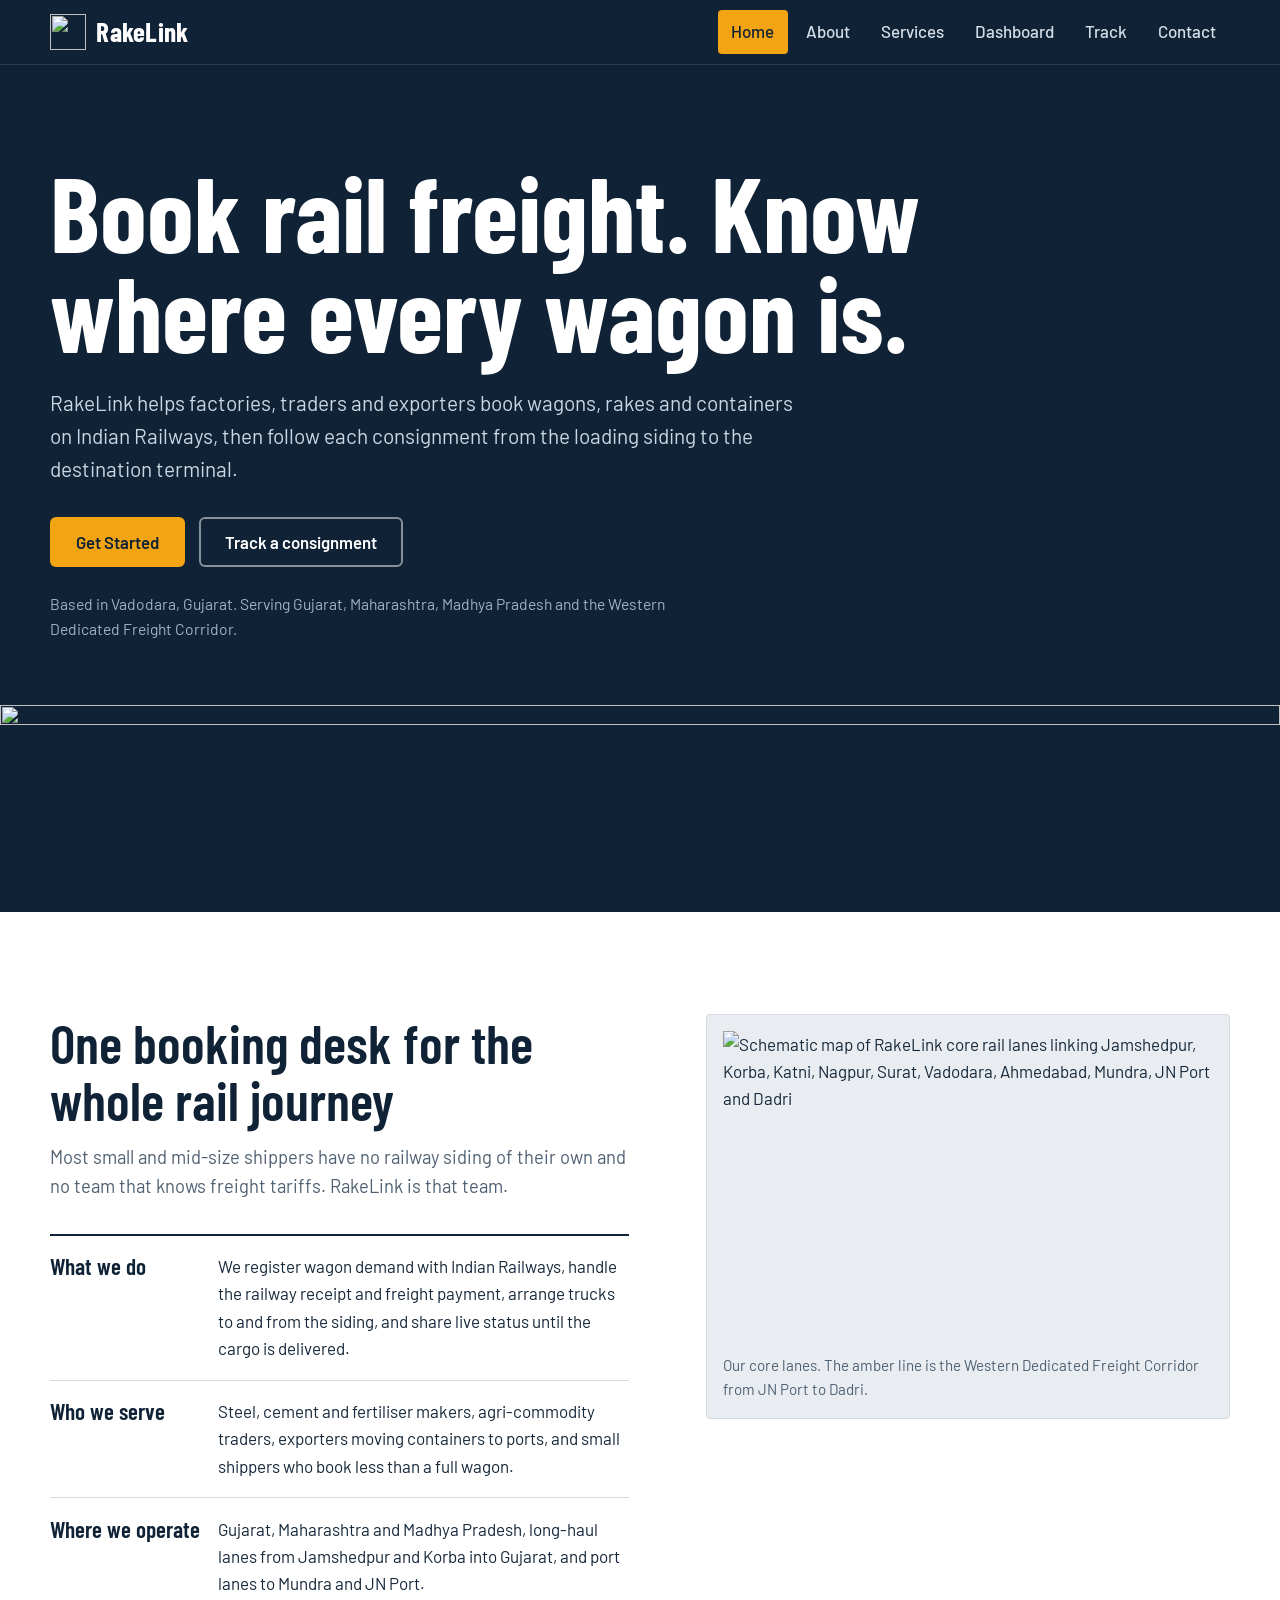
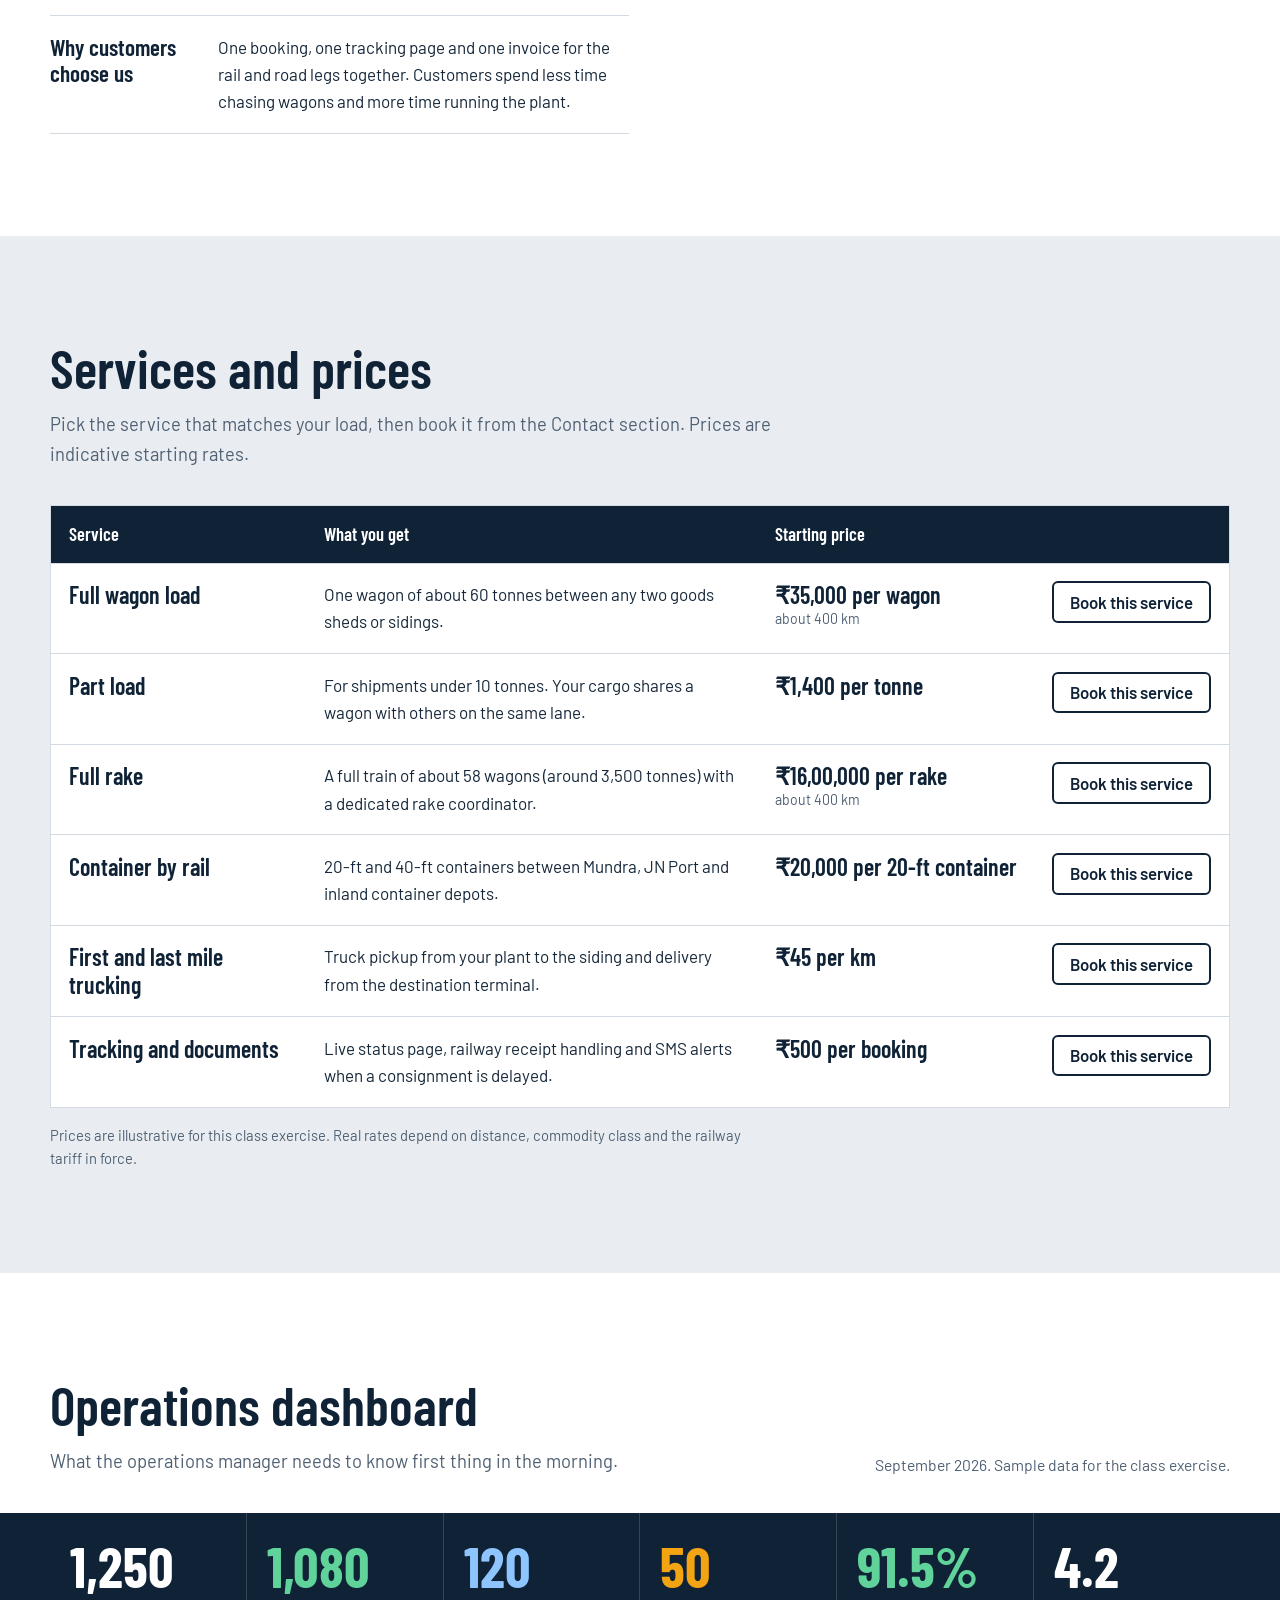
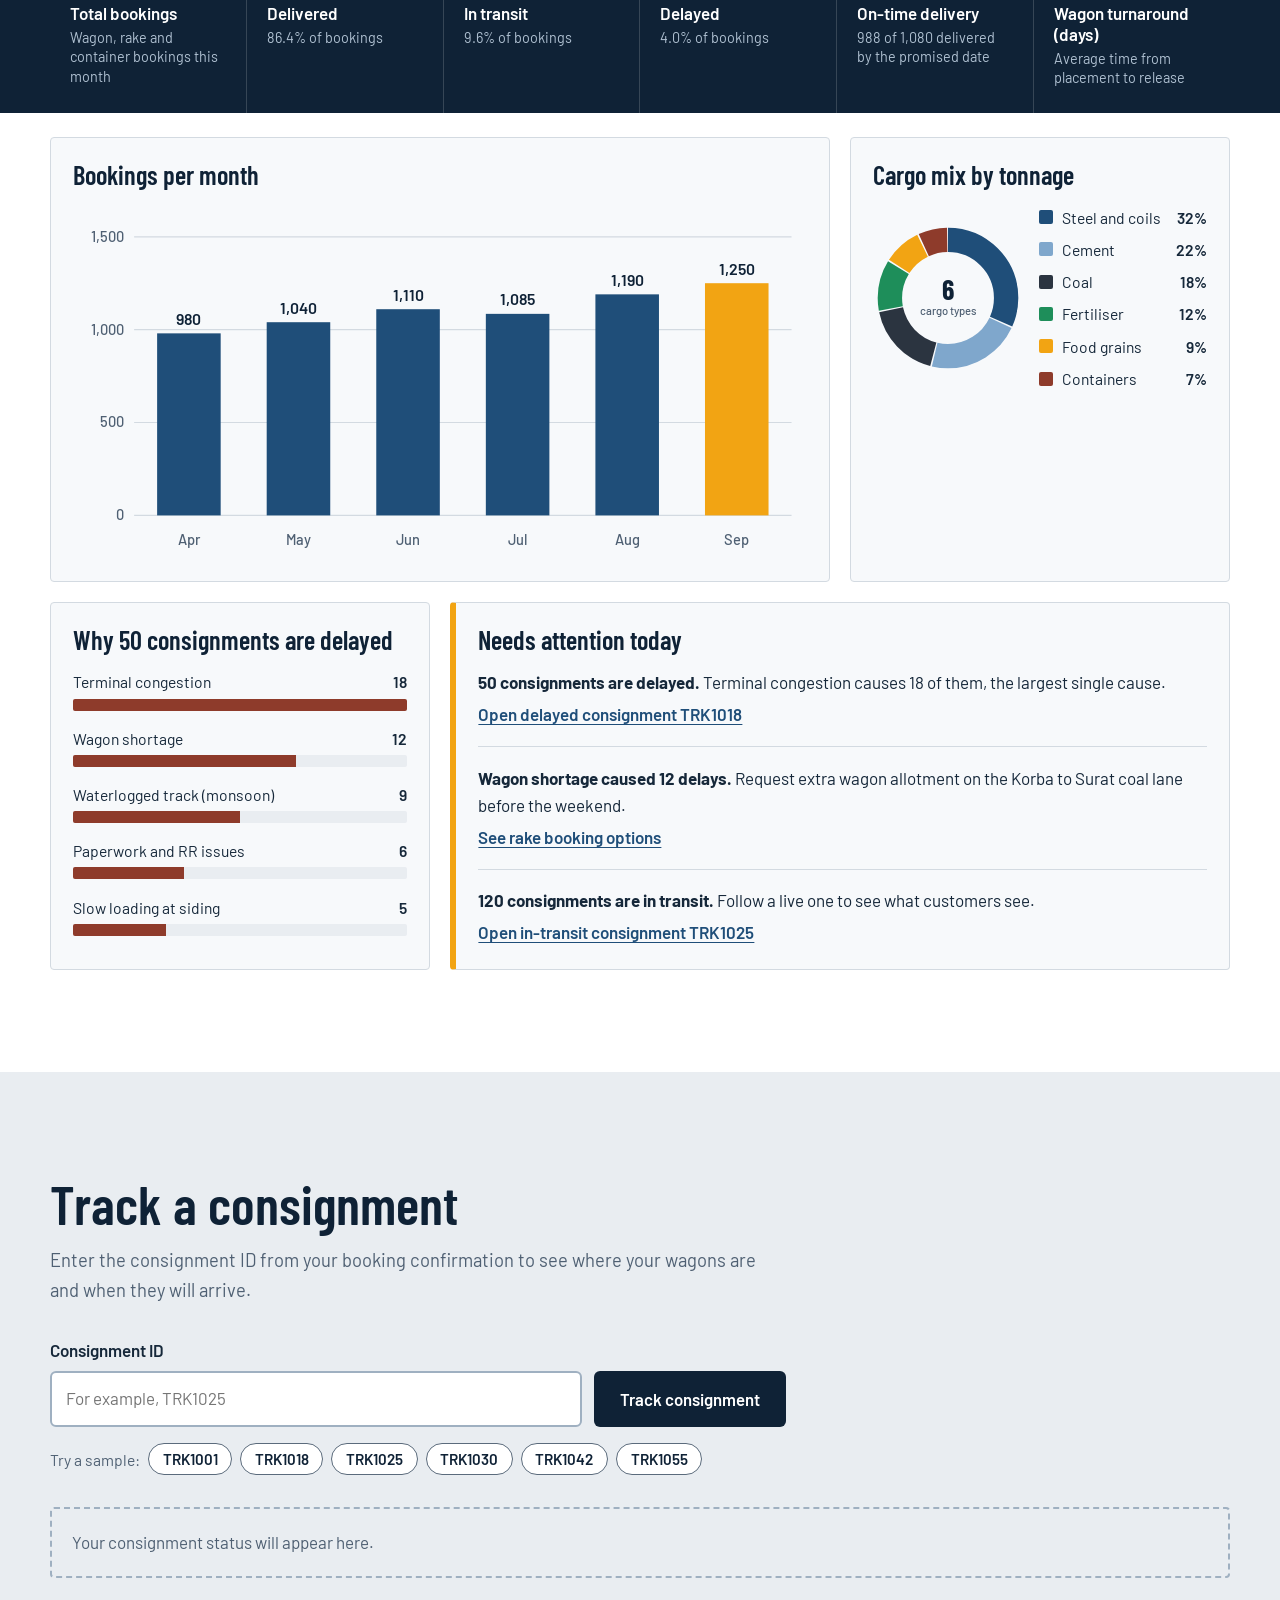
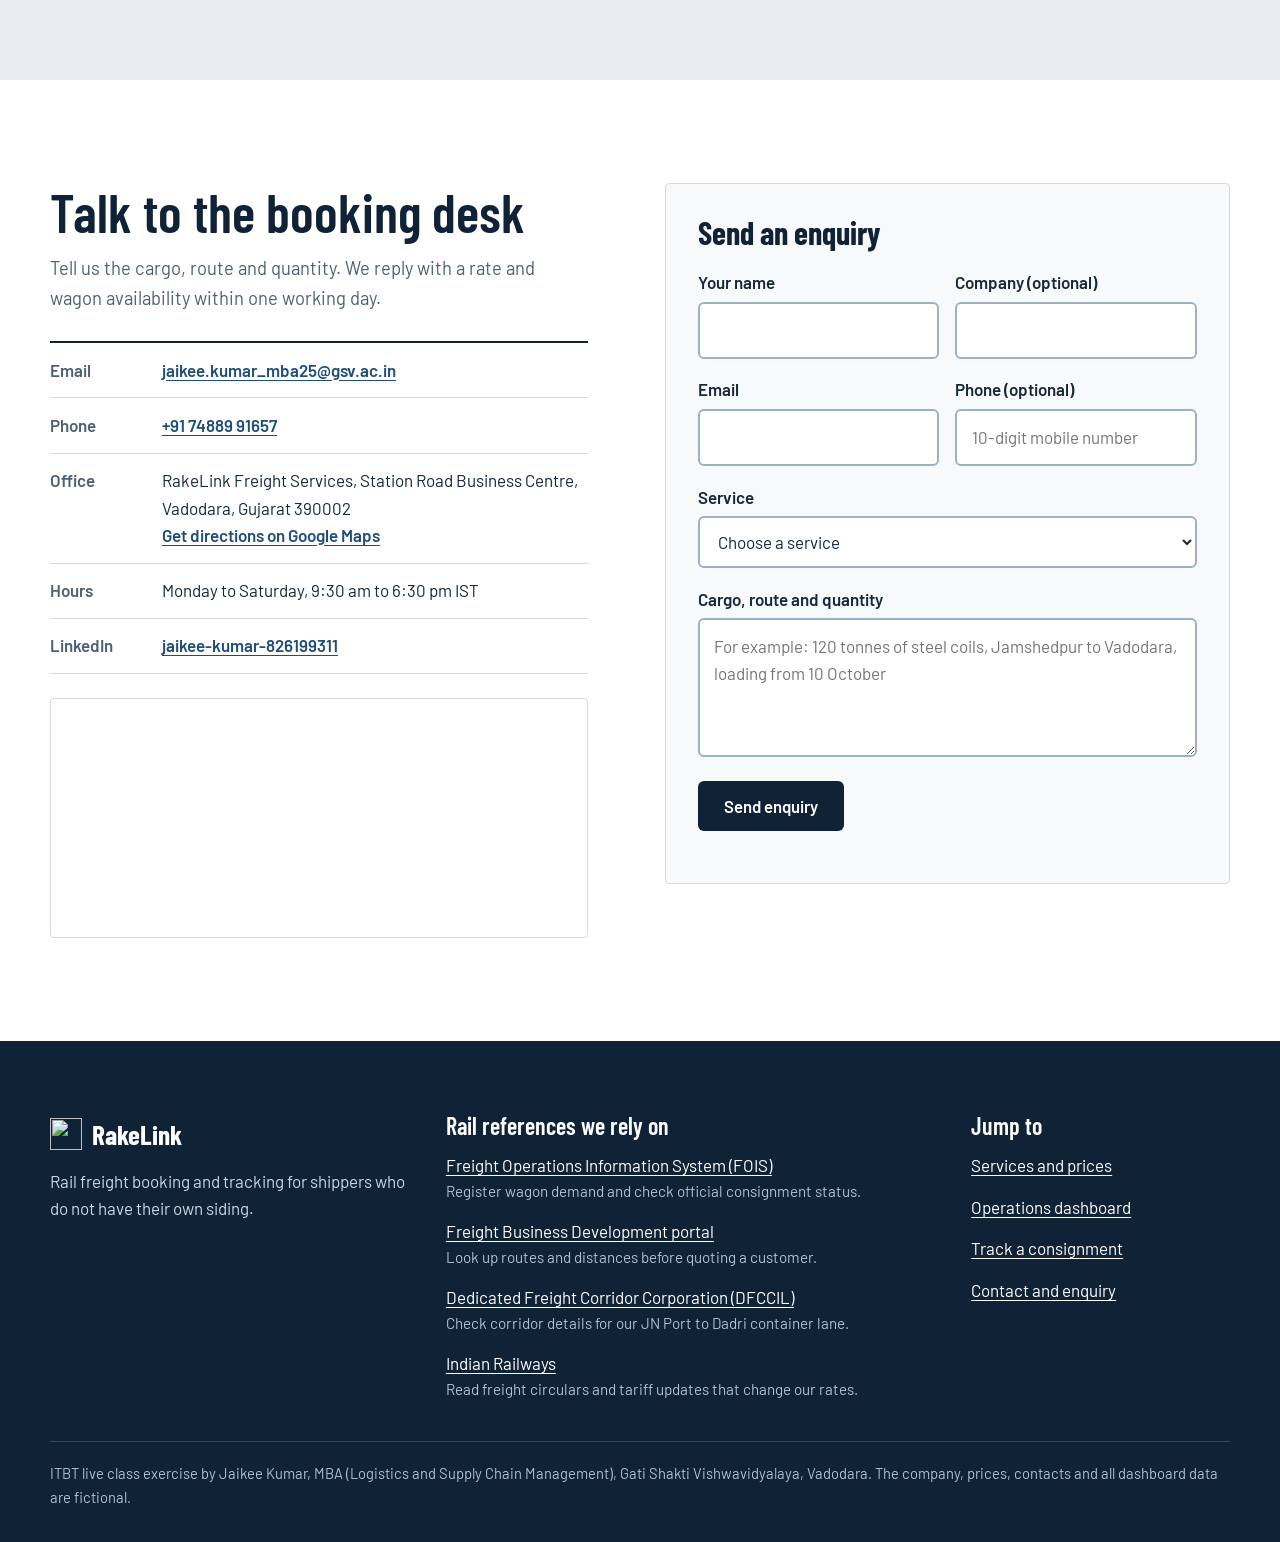
==== index.html @ 0cfdbdfd "Add files via upload" ====
<!DOCTYPE html>
<html lang="en">
<head>
  <meta charset="utf-8">
  <meta name="viewport" content="width=device-width, initial-scale=1">
  <title>RakeLink | Rail freight booking and tracking</title>
  <meta name="description" content="RakeLink books wagons, rakes and containers on Indian Railways and tracks every consignment from the loading siding to the destination terminal.">
  <meta name="theme-color" content="#0F2236">
  <link rel="icon" type="image/svg+xml" href="images/favicon.svg">

  <link rel="preconnect" href="https://fonts.googleapis.com">
  <link rel="preconnect" href="https://fonts.gstatic.com" crossorigin>
  <link href="https://fonts.googleapis.com/css2?family=Barlow+Condensed:wght@500;600;700&family=Barlow:wght@400;500;600&display=swap" rel="stylesheet">

  <link rel="stylesheet" href="style.css">
</head>
<body>
  <a class="skip-link" href="#main">Skip to content</a>

  <!-- ===================== HEADER ===================== -->
  <header class="site-header">
    <div class="wrap header-inner">
      <a class="brand" href="#home" aria-label="RakeLink, go to home">
        <img src="images/logo.svg" alt="" width="36" height="36">
        <span>RakeLink</span>
      </a>

      <button class="nav-toggle" type="button" aria-expanded="false" aria-controls="site-nav">
        <span class="sr-only">Menu</span>
        <span class="nav-toggle-bars" aria-hidden="true"></span>
      </button>

      <nav id="site-nav" class="site-nav" aria-label="Main">
        <a href="#home">Home</a>
        <a href="#about">About</a>
        <a href="#services">Services</a>
        <a href="#dashboard">Dashboard</a>
        <a href="#track">Track</a>
        <a href="#contact">Contact</a>
      </nav>
    </div>
  </header>

  <main id="main">

    <!-- ===================== 1. HOME ===================== -->
    <section id="home" class="hero">
      <div class="wrap hero-copy">
        <h1>Book rail freight. Know where every wagon is.</h1>
        <p class="lead">RakeLink helps factories, traders and exporters book wagons, rakes and containers on Indian Railways, then follow each consignment from the loading siding to the destination terminal.</p>
        <div class="hero-actions">
          <a class="btn btn-primary" href="#services">Get Started</a>
          <a class="btn btn-ghost" href="#track">Track a consignment</a>
        </div>
        <p class="hero-note">Based in Vadodara, Gujarat. Serving Gujarat, Maharashtra, Madhya Pradesh and the Western Dedicated Freight Corridor.</p>
      </div>
      <div class="hero-rail">
        <img class="hero-train" src="images/hero-train.svg" alt="" width="1240" height="200">
      </div>
    </section>

    <!-- ===================== 2. ABOUT ===================== -->
    <section id="about" class="section">
      <div class="wrap about-grid">
        <div>
          <h2>One booking desk for the whole rail journey</h2>
          <p class="section-lead">Most small and mid-size shippers have no railway siding of their own and no team that knows freight tariffs. RakeLink is that team.</p>

          <dl class="facts-list">
            <div>
              <dt>What we do</dt>
              <dd>We register wagon demand with Indian Railways, handle the railway receipt and freight payment, arrange trucks to and from the siding, and share live status until the cargo is delivered.</dd>
            </div>
            <div>
              <dt>Who we serve</dt>
              <dd>Steel, cement and fertiliser makers, agri-commodity traders, exporters moving containers to ports, and small shippers who book less than a full wagon.</dd>
            </div>
            <div>
              <dt>Where we operate</dt>
              <dd>Gujarat, Maharashtra and Madhya Pradesh, long-haul lanes from Jamshedpur and Korba into Gujarat, and port lanes to Mundra and JN Port.</dd>
            </div>
            <div>
              <dt>Why customers choose us</dt>
              <dd>One booking, one tracking page and one invoice for the rail and road legs together. Customers spend less time chasing wagons and more time running the plant.</dd>
            </div>
          </dl>
        </div>

        <figure class="network">
          <img src="images/network-map.svg" alt="Schematic map of RakeLink core rail lanes linking Jamshedpur, Korba, Katni, Nagpur, Surat, Vadodara, Ahmedabad, Mundra, JN Port and Dadri" width="600" height="310">
          <figcaption>Our core lanes. The amber line is the Western Dedicated Freight Corridor from JN Port to Dadri.</figcaption>
        </figure>
      </div>
    </section>

    <!-- ===================== 3. SERVICES ===================== -->
    <section id="services" class="section section--tint">
      <div class="wrap">
        <h2>Services and prices</h2>
        <p class="section-lead">Pick the service that matches your load, then book it from the Contact section. Prices are indicative starting rates.</p>

        <div class="table-scroll">
          <table class="price-table">
            <thead>
              <tr>
                <th scope="col">Service</th>
                <th scope="col">What you get</th>
                <th scope="col">Starting price</th>
                <th scope="col"><span class="sr-only">Book</span></th>
              </tr>
            </thead>
            <tbody>
              <tr>
                <td>Full wagon load</td>
                <td>One wagon of about 60 tonnes between any two goods sheds or sidings.</td>
                <td class="price">₹35,000 per wagon<span class="price-note">about 400 km</span></td>
                <td><a class="btn btn-outline" href="#contact" data-service="Full wagon load">Book this service</a></td>
              </tr>
              <tr>
                <td>Part load</td>
                <td>For shipments under 10 tonnes. Your cargo shares a wagon with others on the same lane.</td>
                <td class="price">₹1,400 per tonne</td>
                <td><a class="btn btn-outline" href="#contact" data-service="Part load">Book this service</a></td>
              </tr>
              <tr>
                <td>Full rake</td>
                <td>A full train of about 58 wagons (around 3,500 tonnes) with a dedicated rake coordinator.</td>
                <td class="price">₹16,00,000 per rake<span class="price-note">about 400 km</span></td>
                <td><a class="btn btn-outline" href="#contact" data-service="Full rake">Book this service</a></td>
              </tr>
              <tr>
                <td>Container by rail</td>
                <td>20-ft and 40-ft containers between Mundra, JN Port and inland container depots.</td>
                <td class="price">₹20,000 per 20-ft container</td>
                <td><a class="btn btn-outline" href="#contact" data-service="Container by rail">Book this service</a></td>
              </tr>
              <tr>
                <td>First and last mile trucking</td>
                <td>Truck pickup from your plant to the siding and delivery from the destination terminal.</td>
                <td class="price">₹45 per km</td>
                <td><a class="btn btn-outline" href="#contact" data-service="First and last mile trucking">Book this service</a></td>
              </tr>
              <tr>
                <td>Tracking and documents</td>
                <td>Live status page, railway receipt handling and SMS alerts when a consignment is delayed.</td>
                <td class="price">₹500 per booking</td>
                <td><a class="btn btn-outline" href="#contact" data-service="Tracking and documents">Book this service</a></td>
              </tr>
            </tbody>
          </table>
        </div>
        <p class="fineprint">Prices are illustrative for this class exercise. Real rates depend on distance, commodity class and the railway tariff in force.</p>
      </div>
    </section>

    <!-- ===================== 4. DASHBOARD ===================== -->
    <section id="dashboard" class="section">
      <div class="wrap section-head">
        <div>
          <h2>Operations dashboard</h2>
          <p class="section-lead">What the operations manager needs to know first thing in the morning.</p>
        </div>
        <p class="period">September 2026. Sample data for the class exercise.</p>
      </div>

      <div class="kpi-band">
        <div class="wrap">
          <ul class="kpis">
            <li class="kpi">
              <span class="kpi-value">1,250</span>
              <span class="kpi-label">Total bookings</span>
              <span class="kpi-note">Wagon, rake and container bookings this month</span>
            </li>
            <li class="kpi kpi--good">
              <span class="kpi-value">1,080</span>
              <span class="kpi-label">Delivered</span>
              <span class="kpi-note">86.4% of bookings</span>
            </li>
            <li class="kpi kpi--transit">
              <span class="kpi-value">120</span>
              <span class="kpi-label">In transit</span>
              <span class="kpi-note">9.6% of bookings</span>
            </li>
            <li class="kpi kpi--delayed">
              <span class="kpi-value">50</span>
              <span class="kpi-label">Delayed</span>
              <span class="kpi-note">4.0% of bookings</span>
            </li>
            <li class="kpi kpi--good">
              <span class="kpi-value">91.5%</span>
              <span class="kpi-label">On-time delivery</span>
              <span class="kpi-note">988 of 1,080 delivered by the promised date</span>
            </li>
            <li class="kpi">
              <span class="kpi-value">4.2</span>
              <span class="kpi-label">Wagon turnaround (days)</span>
              <span class="kpi-note">Average time from placement to release</span>
            </li>
          </ul>
        </div>
      </div>

      <div class="wrap dash-grid">
        <section class="panel panel--wide" aria-labelledby="h-monthly">
          <h3 id="h-monthly">Bookings per month</h3>
          <div id="chart-monthly"></div>
        </section>

        <section class="panel" aria-labelledby="h-mix">
          <h3 id="h-mix">Cargo mix by tonnage</h3>
          <div id="chart-mix" class="mix"></div>
        </section>

        <section class="panel" aria-labelledby="h-delay">
          <h3 id="h-delay">Why <span id="delay-total">50</span> consignments are delayed</h3>
          <div id="chart-delay"></div>
        </section>

        <aside class="panel panel--wide panel--attention" aria-labelledby="h-attention">
          <h3 id="h-attention">Needs attention today</h3>
          <ul class="attention-list">
            <li>
              <p><strong>50 consignments are delayed.</strong> Terminal congestion causes 18 of them, the largest single cause.</p>
              <a class="text-link" href="#track" data-track="TRK1018">Open delayed consignment TRK1018</a>
            </li>
            <li>
              <p><strong>Wagon shortage caused 12 delays.</strong> Request extra wagon allotment on the Korba to Surat coal lane before the weekend.</p>
              <a class="text-link" href="#services">See rake booking options</a>
            </li>
            <li>
              <p><strong>120 consignments are in transit.</strong> Follow a live one to see what customers see.</p>
              <a class="text-link" href="#track" data-track="TRK1025">Open in-transit consignment TRK1025</a>
            </li>
          </ul>
        </aside>
      </div>
    </section>

    <!-- ===================== 5. TRACK (interactive feature) ===================== -->
    <section id="track" class="section section--tint">
      <div class="wrap">
        <h2>Track a consignment</h2>
        <p class="section-lead">Enter the consignment ID from your booking confirmation to see where your wagons are and when they will arrive.</p>

        <form id="track-form" class="track-form" novalidate>
          <label for="track-id">Consignment ID</label>
          <div class="track-row">
            <input id="track-id" name="id" type="text" placeholder="For example, TRK1025" autocomplete="off" maxlength="12">
            <button class="btn btn-dark" type="submit">Track consignment</button>
          </div>
          <div class="chips">
            <span>Try a sample:</span>
            <span id="track-samples" class="chip-list"></span>
          </div>
        </form>

        <div id="track-result" class="track-result" aria-live="polite">
          <p class="empty">Your consignment status will appear here.</p>
        </div>
      </div>
    </section>

    <!-- ===================== 6. CONTACT ===================== -->
    <section id="contact" class="section">
      <div class="wrap contact-grid">
        <div>
          <h2>Talk to the booking desk</h2>
          <p class="section-lead">Tell us the cargo, route and quantity. We reply with a rate and wagon availability within one working day.</p>

          <dl class="contact-list">
            <div>
              <dt>Email</dt>
              <dd><a class="text-link" href="mailto:jaikee.kumar_mba25@gsv.ac.in?subject=Rail%20freight%20enquiry">jaikee.kumar_mba25@gsv.ac.in</a></dd>
            </div>
            <div>
              <dt>Phone</dt>
              <dd><a class="text-link" href="tel:+919000012345">+91 74889 91657</a></dd>
            </div>
            <div>
              <dt>Office</dt>
              <dd>RakeLink Freight Services, Station Road Business Centre, Vadodara, Gujarat 390002<br>
                <a class="text-link" href="https://www.google.com/maps/search/?api=1&amp;query=Vadodara+Junction+Railway+Station" target="_blank" rel="noopener noreferrer">Get directions on Google Maps</a>
              </dd>
            </div>
            <div>
              <dt>Hours</dt>
              <dd>Monday to Saturday, 9:30 am to 6:30 pm IST</dd>
            </div>
            <div>
              <dt>LinkedIn</dt>
              <dd><a class="text-link" href="https://www.linkedin.com/" target="_blank" rel="noopener noreferrer">jaikee-kumar-826199311</a></dd>
            </div>
          </dl>

          <iframe class="map-frame" title="Map showing the RakeLink office near Vadodara Junction" loading="lazy" referrerpolicy="no-referrer-when-downgrade" src="https://www.google.com/maps?q=Vadodara+Junction+Railway+Station&amp;output=embed"></iframe>
        </div>

        <form id="enquiry-form" class="enquiry" novalidate>
          <h3>Send an enquiry</h3>

          <div class="field-row">
            <div class="field">
              <label for="f-name">Your name</label>
              <input id="f-name" name="name" type="text" autocomplete="name">
              <span class="error" data-error-for="name"></span>
            </div>
            <div class="field">
              <label for="f-company">Company (optional)</label>
              <input id="f-company" name="company" type="text" autocomplete="organization">
              <span class="error" data-error-for="company"></span>
            </div>
          </div>

          <div class="field-row">
            <div class="field">
              <label for="f-email">Email</label>
              <input id="f-email" name="email" type="email" autocomplete="email">
              <span class="error" data-error-for="email"></span>
            </div>
            <div class="field">
              <label for="f-phone">Phone (optional)</label>
              <input id="f-phone" name="phone" type="tel" autocomplete="tel" placeholder="10-digit mobile number">
              <span class="error" data-error-for="phone"></span>
            </div>
          </div>

          <div class="field">
            <label for="f-service">Service</label>
            <select id="f-service" name="service">
              <option value="">Choose a service</option>
              <option>Full wagon load</option>
              <option>Part load</option>
              <option>Full rake</option>
              <option>Container by rail</option>
              <option>First and last mile trucking</option>
              <option>Tracking and documents</option>
            </select>
            <span class="error" data-error-for="service"></span>
          </div>

          <div class="field">
            <label for="f-message">Cargo, route and quantity</label>
            <textarea id="f-message" name="message" rows="4" placeholder="For example: 120 tonnes of steel coils, Jamshedpur to Vadodara, loading from 10 October"></textarea>
            <span class="error" data-error-for="message"></span>
          </div>

          <button class="btn btn-dark" type="submit">Send enquiry</button>
          <div id="form-status" class="form-status" aria-live="polite"></div>
        </form>
      </div>
    </section>
  </main>

  <!-- ===================== FOOTER ===================== -->
  <footer class="site-footer">
    <div class="wrap footer-grid">
      <div>
        <p class="footer-brand"><img src="images/logo.svg" alt="" width="32" height="32"> RakeLink</p>
        <p>Rail freight booking and tracking for shippers who do not have their own siding.</p>
      </div>

      <div>
        <h2 class="footer-h">Rail references we rely on</h2>
        <ul class="ref-list">
          <li>
            <a href="https://www.fois.indianrail.gov.in/" target="_blank" rel="noopener noreferrer">Freight Operations Information System (FOIS)</a>
            <span>Register wagon demand and check official consignment status.</span>
          </li>
          <li>
            <a href="https://www.fois.indianrail.gov.in/RailSAHAY/index.jsp" target="_blank" rel="noopener noreferrer">Freight Business Development portal</a>
            <span>Look up routes and distances before quoting a customer.</span>
          </li>
          <li>
            <a href="https://dfccil.com/" target="_blank" rel="noopener noreferrer">Dedicated Freight Corridor Corporation (DFCCIL)</a>
            <span>Check corridor details for our JN Port to Dadri container lane.</span>
          </li>
          <li>
            <a href="https://indianrailways.gov.in/" target="_blank" rel="noopener noreferrer">Indian Railways</a>
            <span>Read freight circulars and tariff updates that change our rates.</span>
          </li>
        </ul>
      </div>

      <div>
        <h2 class="footer-h">Jump to</h2>
        <ul class="ref-list">
          <li><a href="#services">Services and prices</a></li>
          <li><a href="#dashboard">Operations dashboard</a></li>
          <li><a href="#track">Track a consignment</a></li>
          <li><a href="#contact">Contact and enquiry</a></li>
        </ul>
      </div>
    </div>

    <div class="wrap footer-base">
      <p>ITBT live class exercise by Jaikee Kumar, MBA (Logistics and Supply Chain Management), Gati Shakti Vishwavidyalaya, Vadodara. The company, prices, contacts and all dashboard data are fictional.</p>
    </div>
  </footer>

  <script src="script.js" defer></script>
</body>
</html>
---- style.css ----
/* =========================================================
   RakeLink — style.css
   Palette is taken from the railway yard:
   rail ink (night sky), signal amber, wagon oxide, ballast grey.
   ========================================================= */

:root {
  --ink: #0F2236;
  --ink-2: #17304A;
  --rail-blue: #1F4E79;
  --amber: #F2A413;
  --oxide: #8E3B2B;
  --steel: #5B6B7C;
  --ballast: #E9EDF1;
  --paper: #F7F9FB;
  --white: #FFFFFF;
  --line: #D3DAE1;
  --text: #16283A;
  --muted: #4F6073;
  --green: #1E8E5A;
  --red: #C43D3D;

  --font-display: "Barlow Condensed", "Arial Narrow", Arial, sans-serif;
  --font-body: "Barlow", "Segoe UI", Arial, sans-serif;
}

/* ---------- Base ---------- */
*, *::before, *::after { box-sizing: border-box; }

html { scroll-padding-top: 76px; -webkit-text-size-adjust: 100%; text-size-adjust: 100%; }
@media (prefers-reduced-motion: no-preference) {
  html { scroll-behavior: smooth; }
}

body {
  margin: 0;
  overflow-x: hidden;
  font-family: var(--font-body);
  font-size: 1.0625rem;
  line-height: 1.6;
  color: var(--text);
  background: var(--white);
  -webkit-font-smoothing: antialiased;
}

img, svg { display: block; max-width: 100%; }

h1, h2, h3 {
  font-family: var(--font-display);
  line-height: 1.05;
  margin: 0;
  color: var(--ink);
}

h2 { font-size: clamp(2.1rem, 4.6vw, 3.4rem); font-weight: 600; }

p { margin: 0; }

:focus-visible { outline: 3px solid var(--rail-blue); outline-offset: 2px; }
.site-header :focus-visible,
.hero :focus-visible,
.kpi-band :focus-visible,
.site-footer :focus-visible { outline-color: var(--amber); }

.wrap { width: calc(100% - 2.5rem); max-width: 1180px; margin-left: auto; margin-right: auto; }

.sr-only {
  position: absolute; width: 1px; height: 1px; padding: 0; margin: -1px;
  overflow: hidden; clip: rect(0, 0, 0, 0); white-space: nowrap; border: 0;
}

.skip-link {
  position: absolute; left: 1rem; top: -4rem; z-index: 100;
  background: var(--amber); color: var(--ink); padding: .6rem 1rem; border-radius: 4px;
  font-weight: 600; text-decoration: none;
}
.skip-link:focus { top: .75rem; }

/* ---------- Buttons and links ---------- */
.btn {
  display: inline-flex; align-items: center; justify-content: center;
  padding: .85rem 1.5rem; border-radius: 6px; border: 2px solid transparent;
  font: 600 1.05rem/1.1 var(--font-body); text-decoration: none; cursor: pointer;
  transition: background-color .15s, color .15s, border-color .15s;
}
.btn-primary { background: var(--amber); color: var(--ink); }
.btn-primary:hover { background: #FFB938; }
.btn-ghost { border-color: rgba(255, 255, 255, .5); color: #fff; }
.btn-ghost:hover { background: rgba(255, 255, 255, .1); }
.btn-dark { background: var(--ink); color: #fff; }
.btn-dark:hover { background: var(--ink-2); }
.btn-outline { border-color: var(--ink); color: var(--ink); padding: .6rem 1rem; white-space: nowrap; }
.btn-outline:hover { background: var(--ink); color: #fff; }

.text-link { color: var(--rail-blue); font-weight: 600; text-underline-offset: 3px; }
.text-link:hover { color: var(--ink); }

/* ---------- Header ---------- */
.site-header {
  position: sticky; top: 0; z-index: 50;
  background: var(--ink); color: #fff;
  border-bottom: 1px solid rgba(255, 255, 255, .12);
}
.header-inner { display: flex; align-items: center; justify-content: space-between; min-height: 64px; gap: 1rem; }

.brand {
  display: flex; align-items: center; gap: .65rem;
  color: #fff; text-decoration: none;
  font-family: var(--font-display); font-weight: 700; font-size: 1.7rem; letter-spacing: .01em;
}

.site-nav { display: flex; gap: .25rem; }
.site-nav a {
  color: #D5DFE9; text-decoration: none; padding: .5rem .85rem; border-radius: 4px; font-weight: 500;
  transition: background-color .15s, color .15s;
}
.site-nav a:hover { color: #fff; background: rgba(255, 255, 255, .1); }
.site-nav a.is-active { color: var(--ink); background: var(--amber); }

.nav-toggle {
  display: none; align-items: center; justify-content: center;
  width: 44px; height: 44px; background: transparent; border: 1px solid rgba(255, 255, 255, .3);
  border-radius: 6px; cursor: pointer; color: #fff;
}
.nav-toggle-bars, .nav-toggle-bars::before, .nav-toggle-bars::after {
  display: block; width: 20px; height: 2px; background: #fff; border-radius: 1px; position: relative;
}
.nav-toggle-bars::before, .nav-toggle-bars::after { content: ""; position: absolute; left: 0; }
.nav-toggle-bars::before { top: -6px; }
.nav-toggle-bars::after { top: 6px; }

@media (max-width: 860px) {
  .nav-toggle { display: inline-flex; }
  .site-nav {
    display: none; position: absolute; top: 100%; left: 0; right: 0;
    flex-direction: column; gap: .15rem;
    padding: .5rem 1.25rem 1rem; background: var(--ink);
    border-bottom: 1px solid rgba(255, 255, 255, .12);
  }
  .site-nav.is-open { display: flex; }
  .site-nav a { padding: .8rem .85rem; }
}

/* ---------- Hero ---------- */
.hero {
  background: var(--ink); color: #fff;
  padding-top: clamp(48px, 8vw, 96px);
  overflow: hidden;
}
.hero h1 {
  color: #fff; font-size: clamp(3.1rem, 9vw, 6.6rem); font-weight: 700;
  line-height: .95; max-width: 11em; text-wrap: balance;
}
.lead { margin-top: 1.5rem; max-width: 36em; font-size: clamp(1.1rem, 2vw, 1.3rem); color: #C9D6E3; }
.hero-actions { display: flex; flex-wrap: wrap; gap: .85rem; margin-top: 2rem; }
.hero-note { margin-top: 1.5rem; color: #9FB3C7; font-size: .98rem; max-width: 40em; }

.hero-rail { display: flex; justify-content: flex-end; margin-top: clamp(28px, 6vw, 64px); overflow: hidden; }
.hero-train {
  flex: none; width: max(100%, 820px); height: auto;
  animation: roll-in 1.9s cubic-bezier(.16, .8, .24, 1) both;
}
@keyframes roll-in { from { transform: translateX(-14%); } to { transform: none; } }
@media (prefers-reduced-motion: reduce) { .hero-train { animation: none; } }

/* ---------- Sections ---------- */
.section { padding-top: clamp(56px, 8vw, 104px); padding-bottom: clamp(56px, 8vw, 104px); }
.section--tint { background: var(--ballast); }
.section-lead { margin-top: .9rem; max-width: 40em; font-size: 1.15rem; color: var(--muted); }
.section-head { display: flex; flex-wrap: wrap; align-items: flex-end; justify-content: space-between; gap: 1rem 2rem; }
.period { color: var(--muted); font-size: .98rem; }

/* ---------- About ---------- */
.about-grid {
  display: grid; grid-template-columns: minmax(0, 1.05fr) minmax(0, .95fr);
  gap: clamp(32px, 6vw, 80px); align-items: start;
}
.facts-list { margin: 2rem 0 0; border-top: 2px solid var(--ink); }
.facts-list > div {
  display: grid; grid-template-columns: 9.5rem 1fr; gap: 1rem;
  padding: 1.1rem 0; border-bottom: 1px solid var(--line);
}
.facts-list dt { font-family: var(--font-display); font-size: 1.45rem; font-weight: 600; line-height: 1.15; color: var(--ink); }
.facts-list dd { margin: 0; }

.network { margin: 0; background: var(--ballast); border: 1px solid var(--line); border-radius: 4px; padding: 1rem; }
.network figcaption { margin-top: .75rem; font-size: .95rem; color: var(--muted); }

@media (max-width: 900px) {
  .about-grid { grid-template-columns: 1fr; }
}
@media (max-width: 520px) {
  .facts-list > div { grid-template-columns: 1fr; gap: .25rem; }
}

/* ---------- Services table ---------- */
.table-scroll { margin-top: 2.25rem; }
.price-table { width: 100%; border-collapse: collapse; background: var(--white); border: 1px solid var(--line); }
.price-table th {
  background: var(--ink); color: #fff; text-align: left;
  font-family: var(--font-display); font-size: 1.15rem; font-weight: 600; padding: .85rem 1.1rem;
}
.price-table td { padding: 1.1rem; border-top: 1px solid var(--line); vertical-align: top; }
.price-table td:first-child {
  font-family: var(--font-display); font-size: 1.5rem; font-weight: 600; line-height: 1.15; color: var(--ink);
  width: 16rem;
}
.price-table .price { font-family: var(--font-display); font-size: 1.5rem; font-weight: 600; color: var(--ink); line-height: 1.15; }
@media (min-width: 821px) { .price-table .price { white-space: nowrap; } }
.price-note { display: block; margin-top: .15rem; font-family: var(--font-body); font-size: .88rem; font-weight: 400; color: var(--muted); }
.fineprint { margin-top: 1rem; font-size: .92rem; color: var(--muted); max-width: 48em; }

@media (max-width: 820px) {
  .price-table, .price-table tbody, .price-table tr, .price-table td { display: block; width: 100%; }
  .price-table thead { position: absolute; width: 1px; height: 1px; overflow: hidden; clip: rect(0, 0, 0, 0); }
  .price-table tr { padding: 1.1rem 1.1rem 1.25rem; border-top: 1px solid var(--line); }
  .price-table tr:first-child { border-top: 0; }
  .price-table td { border: 0; padding: .2rem 0; }
  .price-table td:first-child { width: 100%; }
  .price-table td:last-child { padding-top: .75rem; }
}

/* ---------- Dashboard ---------- */
.kpi-band { background: var(--ink); color: #fff; margin-top: 2.25rem; }
.kpis {
  list-style: none; margin: 0; padding: 0;
  display: grid; grid-template-columns: repeat(6, minmax(0, 1fr));
  gap: 1px; background: rgba(255, 255, 255, .16);
}
.kpi { background: var(--ink); padding: 1.6rem 1.25rem; }
.kpi-value { display: block; font-family: var(--font-display); font-weight: 700; font-size: clamp(2.6rem, 4.4vw, 3.6rem); line-height: 1; }
.kpi-label { display: block; margin-top: .5rem; font-weight: 600; line-height: 1.25; }
.kpi-note { display: block; margin-top: .25rem; font-size: .9rem; line-height: 1.35; color: #AFC0D1; }
.kpi--good .kpi-value { color: #5FD39A; }
.kpi--transit .kpi-value { color: #8EC5FF; }
.kpi--delayed .kpi-value { color: var(--amber); }

@media (max-width: 1020px) { .kpis { grid-template-columns: repeat(3, minmax(0, 1fr)); } }
@media (max-width: 560px) { .kpis { grid-template-columns: repeat(2, minmax(0, 1fr)); } .kpi { padding: 1.2rem 1rem; } }

.dash-grid {
  display: grid; grid-template-columns: repeat(3, minmax(0, 1fr));
  gap: 1.25rem; margin-top: 1.5rem;
}
.panel { background: var(--paper); border: 1px solid var(--line); border-radius: 4px; padding: 1.4rem; }
.panel h3 { font-size: 1.65rem; font-weight: 600; margin-bottom: 1rem; }
.panel--wide { grid-column: span 2; }
.panel--attention { border-left: 6px solid var(--amber); }

@media (max-width: 980px) {
  .dash-grid { grid-template-columns: 1fr; }
  .panel--wide { grid-column: auto; }
}

/* Charts (SVG is drawn by script.js) */
.chart-svg { width: 100%; height: auto; }
.chart-svg .grid { stroke: var(--line); stroke-width: 1; }
.chart-svg .tick { fill: var(--muted); font: 500 12px var(--font-body); }
.chart-svg .val { fill: var(--ink); font: 600 13px var(--font-body); }
.chart-svg .bar { fill: var(--rail-blue); }
.chart-svg .bar--now { fill: var(--amber); }
.chart-svg .donut-num { fill: var(--ink); font: 700 30px var(--font-display); }
.chart-svg .donut-cap { fill: var(--muted); font: 500 12px var(--font-body); }

.mix { display: grid; grid-template-columns: 150px minmax(0, 1fr); gap: 1rem; align-items: center; }
.mix .chart-svg { width: 150px; height: 150px; }
.legend { list-style: none; margin: 0; padding: 0; display: grid; gap: .45rem; font-size: .98rem; }
.legend li { display: grid; grid-template-columns: 14px 1fr auto; gap: .55rem; align-items: center; }
.legend i { width: 14px; height: 14px; border-radius: 2px; }
.legend b { font-weight: 600; }
@media (max-width: 520px) { .mix { grid-template-columns: 1fr; justify-items: center; } .legend { width: 100%; } }

.hbar { list-style: none; margin: 0; padding: 0; display: grid; gap: .95rem; }
.hbar li { display: grid; grid-template-columns: 1fr auto; gap: .25rem .75rem; font-size: .98rem; }
.hbar b { font-weight: 600; }
.hbar-track { grid-column: 1 / -1; height: 12px; background: var(--ballast); border-radius: 2px; overflow: hidden; }
.hbar-fill { display: block; height: 100%; background: var(--oxide); }

.attention-list { list-style: none; margin: 0; padding: 0; display: grid; gap: 1.1rem; }
.attention-list li { padding-bottom: 1.1rem; border-bottom: 1px solid var(--line); }
.attention-list li:last-child { padding-bottom: 0; border-bottom: 0; }
.attention-list p { margin-bottom: .3rem; }

/* ---------- Tracker ---------- */
input, select, textarea {
  width: 100%; font: inherit; color: var(--text); background: #fff;
  padding: .8rem .9rem; border: 2px solid #9FB0C1; border-radius: 6px;
}
textarea { resize: vertical; }

.track-form { margin-top: 2rem; max-width: 46rem; }
.track-form label { display: block; font-weight: 600; margin-bottom: .4rem; }
.track-row { display: flex; flex-wrap: wrap; gap: .75rem; }
.track-row input { flex: 1 1 15rem; width: auto; }
.chips { display: flex; flex-wrap: wrap; align-items: center; gap: .5rem; margin-top: 1rem; color: var(--muted); font-size: .98rem; }
.chip-list { display: inline-flex; flex-wrap: wrap; gap: .5rem; }
.chip {
  font: 600 .95rem var(--font-body); color: var(--ink); background: #fff;
  padding: .35rem .85rem; border: 1px solid var(--steel); border-radius: 999px; cursor: pointer;
  transition: background-color .15s, color .15s;
}
.chip:hover { background: var(--ink); color: #fff; }

.track-result { margin-top: 2rem; }
.empty { padding: 1.25rem; border: 2px dashed #9FB0C1; border-radius: 4px; color: var(--muted); }
.empty--error { border-color: var(--red); border-style: solid; background: #FDF3F3; color: #8E1F1F; }

.result {
  background: #fff; border: 1px solid var(--line); border-top: 6px solid var(--ink); border-radius: 4px;
  padding: clamp(1.25rem, 3vw, 2rem);
}
.result--delayed { border-top-color: var(--red); }
.result-head { display: flex; flex-wrap: wrap; align-items: flex-start; justify-content: space-between; gap: 1rem; }
.result-head h3 { font-size: 2.6rem; }
.result-sub { margin-top: .25rem; color: var(--muted); }

.badge { display: inline-block; padding: .35rem .9rem; border-radius: 999px; font-weight: 600; font-size: .95rem; }
.badge--delivered { background: #D7F1E4; color: #0F5C3A; }
.badge--transit { background: #D9E8F7; color: #164A78; }
.badge--delayed { background: #F8DCDC; color: #8E1F1F; }
.badge--booked { background: #E3E8ED; color: #33475B; }
.badge--loading { background: #FCEBC8; color: #6B4600; }
.badge--terminal { background: #E4DDF3; color: #43307A; }

.delay-note { margin-top: 1.25rem; padding: .9rem 1rem; background: #FDEEEE; border-left: 5px solid var(--red); }

.timeline { list-style: none; margin: 1.9rem 0 0; padding: 0; display: grid; grid-template-columns: repeat(6, minmax(0, 1fr)); }
.timeline li { position: relative; padding: 2.1rem .5rem 0 0; font-weight: 600; line-height: 1.25; font-size: .98rem; }
.timeline li::before {
  content: ""; position: absolute; top: .3rem; left: 0; z-index: 1;
  width: 1.15rem; height: 1.15rem; border-radius: 50%; background: #fff; border: 3px solid #B3C0CD;
}
.timeline li::after { content: ""; position: absolute; top: .78rem; left: 1.15rem; right: 0; height: 3px; background: #B3C0CD; }
.timeline li:last-child::after { display: none; }
.timeline li.is-done::before { background: var(--rail-blue); border-color: var(--rail-blue); }
.timeline li.is-done:not(.is-current)::after { background: var(--rail-blue); }
.timeline li.is-current::before { background: var(--amber); border-color: var(--ink); box-shadow: 0 0 0 4px rgba(242, 164, 19, .35); }
.result--delayed .timeline li.is-current::before { background: var(--red); border-color: var(--red); box-shadow: 0 0 0 4px rgba(196, 61, 61, .25); }
.timeline .when { display: block; margin-top: .15rem; font-weight: 400; font-size: .86rem; color: var(--muted); }

@media (max-width: 760px) {
  .timeline { grid-template-columns: 1fr; gap: 0; }
  .timeline li { padding: 0 0 1.3rem 2rem; }
  .timeline li::before { top: .15rem; }
  .timeline li::after { top: 1.3rem; bottom: -.15rem; left: .5rem; right: auto; width: 3px; height: auto; }
}

.facts {
  display: grid; grid-template-columns: repeat(3, minmax(0, 1fr)); gap: 1.25rem 2rem;
  margin: 2rem 0 0; padding-top: 1.5rem; border-top: 1px solid var(--line);
}
.facts dt { font-size: .95rem; font-weight: 600; color: var(--muted); }
.facts dd { margin: .15rem 0 0; font-weight: 500; }
@media (max-width: 760px) { .facts { grid-template-columns: 1fr; } }

/* ---------- Contact ---------- */
.contact-grid {
  display: grid; grid-template-columns: minmax(0, 1fr) minmax(0, 1.05fr);
  gap: clamp(32px, 6vw, 80px); align-items: start;
}
.contact-list { margin: 1.75rem 0 0; border-top: 2px solid var(--ink); }
.contact-list > div { display: grid; grid-template-columns: 6rem 1fr; gap: 1rem; padding: .85rem 0; border-bottom: 1px solid var(--line); }
.contact-list dt { font-weight: 600; color: var(--muted); }
.contact-list dd { margin: 0; }
.map-frame { display: block; width: 100%; height: 240px; margin-top: 1.5rem; border: 1px solid var(--line); border-radius: 4px; }

.enquiry { background: var(--paper); border: 1px solid var(--line); border-radius: 4px; padding: clamp(1.25rem, 3vw, 2rem); }
.enquiry h3 { font-size: 2rem; margin-bottom: 1.25rem; }
.field { margin-bottom: 1.1rem; }
.field label { display: block; margin-bottom: .35rem; font-weight: 600; }
.field-row { display: grid; grid-template-columns: 1fr 1fr; gap: 0 1rem; }
.error { display: block; margin-top: .3rem; font-size: .92rem; color: #A12626; }
.error:empty { display: none; }
[aria-invalid="true"] { border-color: var(--red); }

.form-status { margin-top: 1.25rem; }

@media (max-width: 900px) { .contact-grid { grid-template-columns: 1fr; } }
@media (max-width: 560px) { .field-row { grid-template-columns: 1fr; } .contact-list > div { grid-template-columns: 1fr; gap: .15rem; } }

.btn[disabled] { opacity: .6; cursor: wait; }
.btn-row { display: flex; flex-wrap: wrap; gap: .6rem; margin-top: .85rem; }
.btn-whatsapp { background: #1B8F4C; color: #fff; }
.btn-whatsapp:hover { background: #157A40; }

.notice { padding: 1rem 1.1rem; border-left: 5px solid var(--steel); background: #fff; }
.notice p + p { margin-top: .3rem; }
.notice-title { font-weight: 600; }
.notice--ok { background: #E3F5EB; border-left-color: var(--green); }
.notice--ok .notice-title { color: #0F5C3A; }
.notice--warn { background: #FFF4DC; border-left-color: var(--amber); }
.notice--error { background: #FDEEEE; border-left-color: var(--red); }
.notice--error .notice-title { color: #8E1F1F; }

/* ---------- Footer ---------- */
.site-footer { background: var(--ink); color: #C9D6E3; padding-top: clamp(40px, 6vw, 72px); padding-bottom: 2rem; }
.site-footer a { color: #fff; text-underline-offset: 3px; }
.footer-grid { display: grid; grid-template-columns: 1.1fr 1.5fr .8fr; gap: 2.5rem; }
.footer-brand { display: flex; align-items: center; gap: .6rem; margin-bottom: .75rem; color: #fff; font-family: var(--font-display); font-size: 1.7rem; font-weight: 700; }
.footer-h { margin-bottom: .9rem; color: #fff; font-size: 1.5rem; font-weight: 600; }
.ref-list { list-style: none; margin: 0; padding: 0; display: grid; gap: .9rem; }
.ref-list span { display: block; font-size: .95rem; color: #AFC0D1; }
.footer-base { margin-top: 2.5rem; padding-top: 1.25rem; border-top: 1px solid rgba(255, 255, 255, .16); font-size: .92rem; color: #AFC0D1; }

@media (max-width: 900px) { .footer-grid { grid-template-columns: 1fr; } }
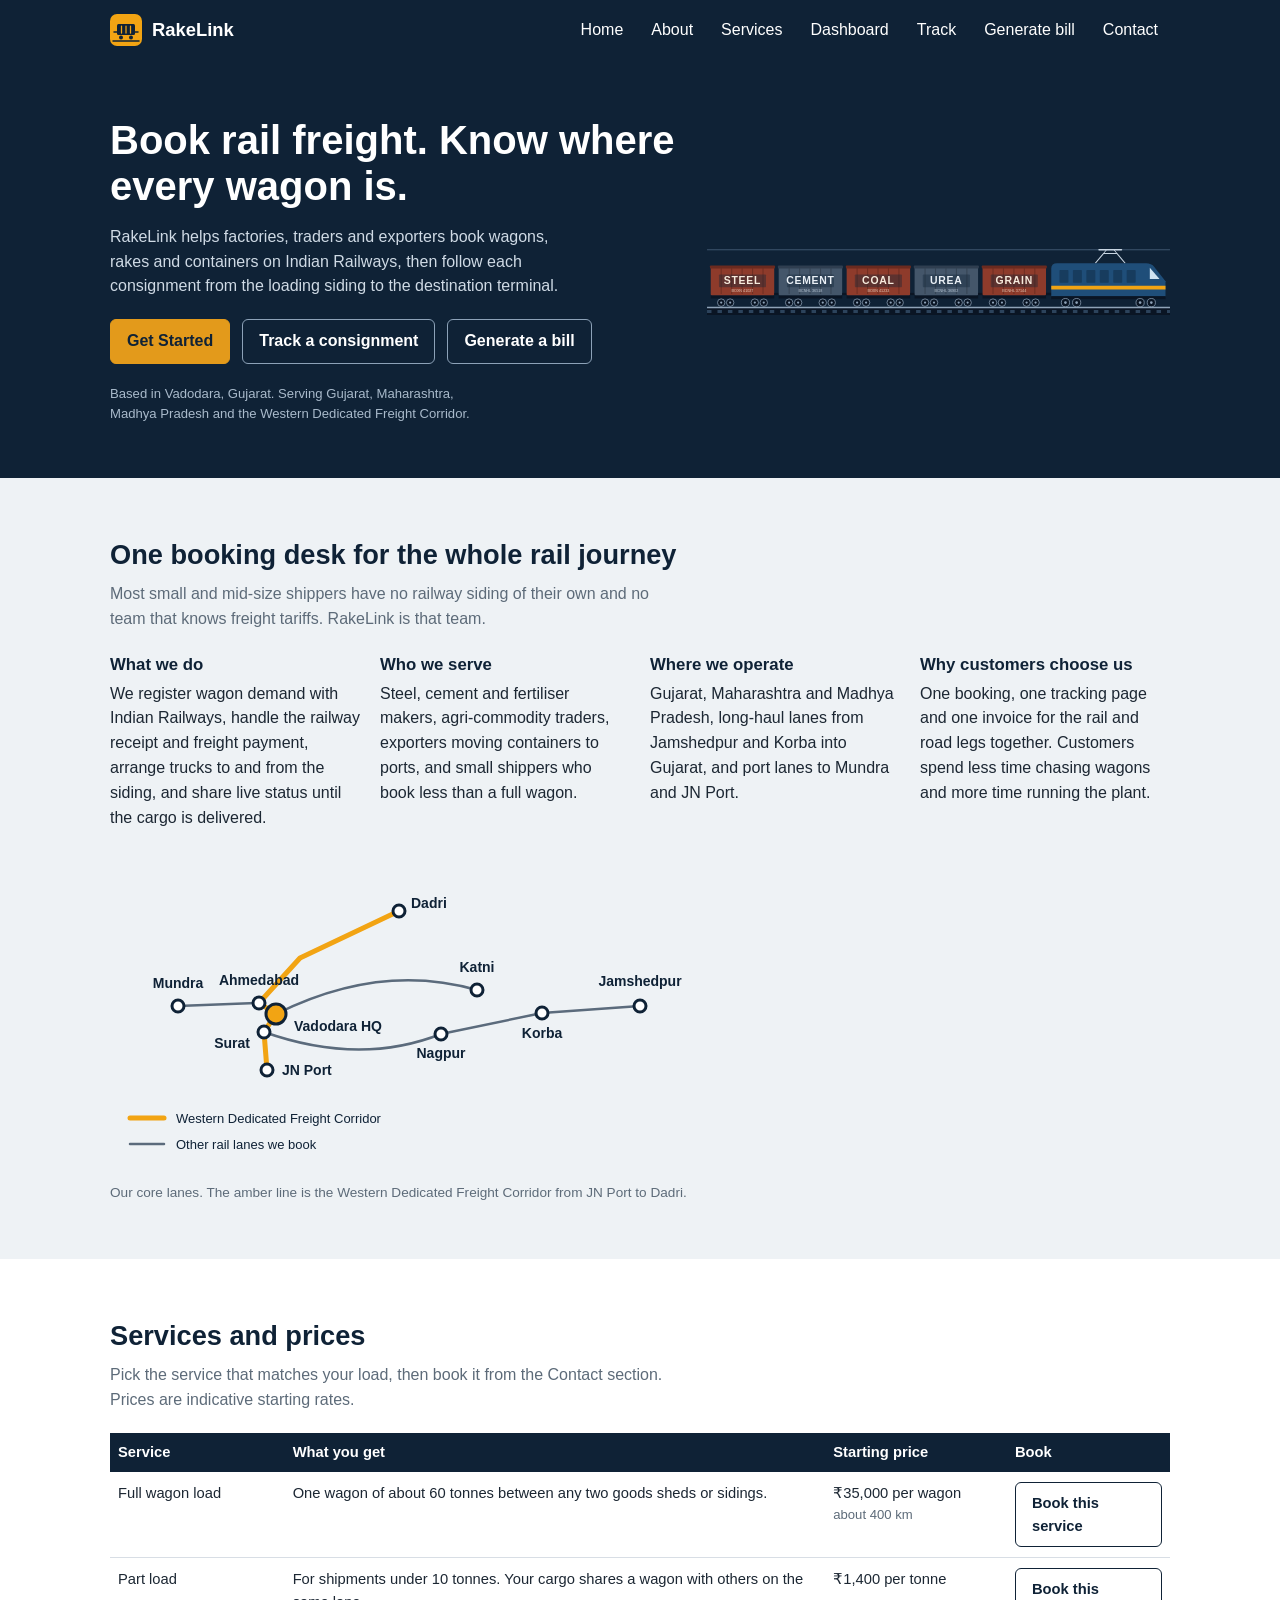
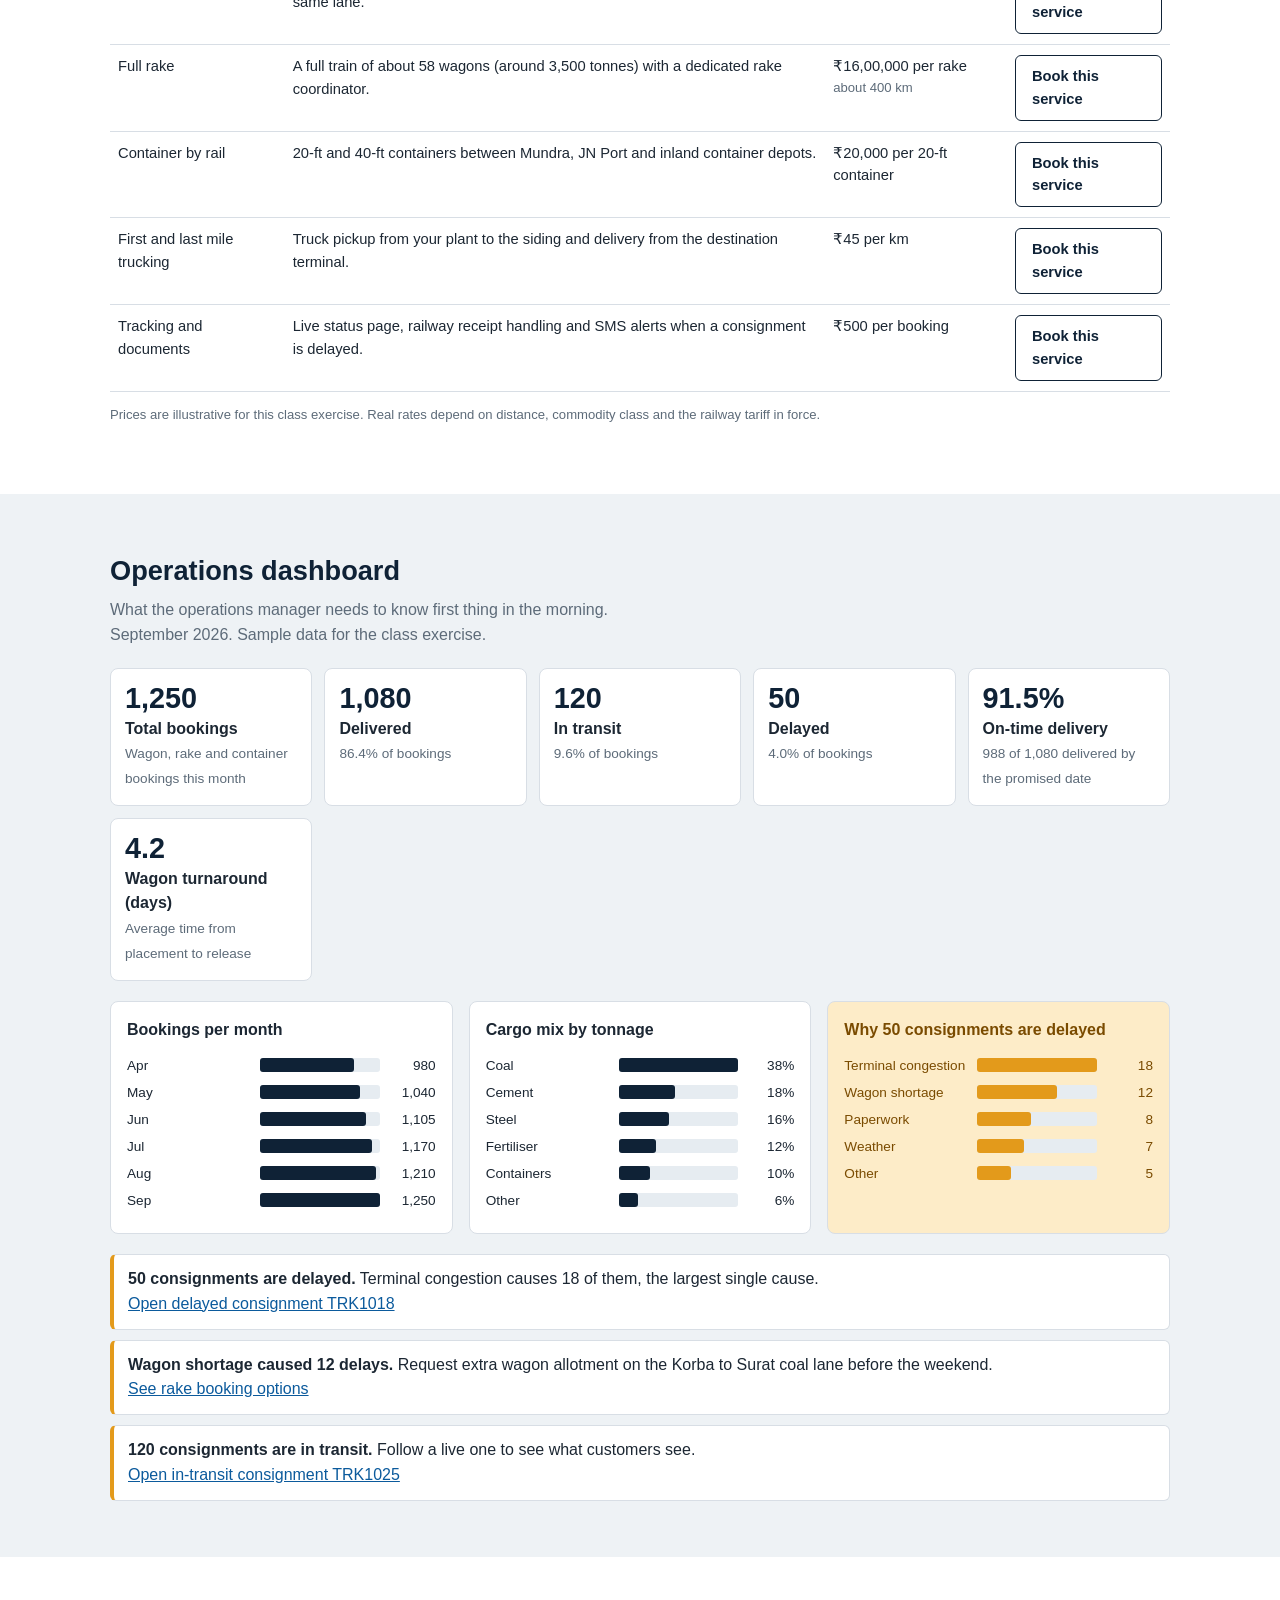
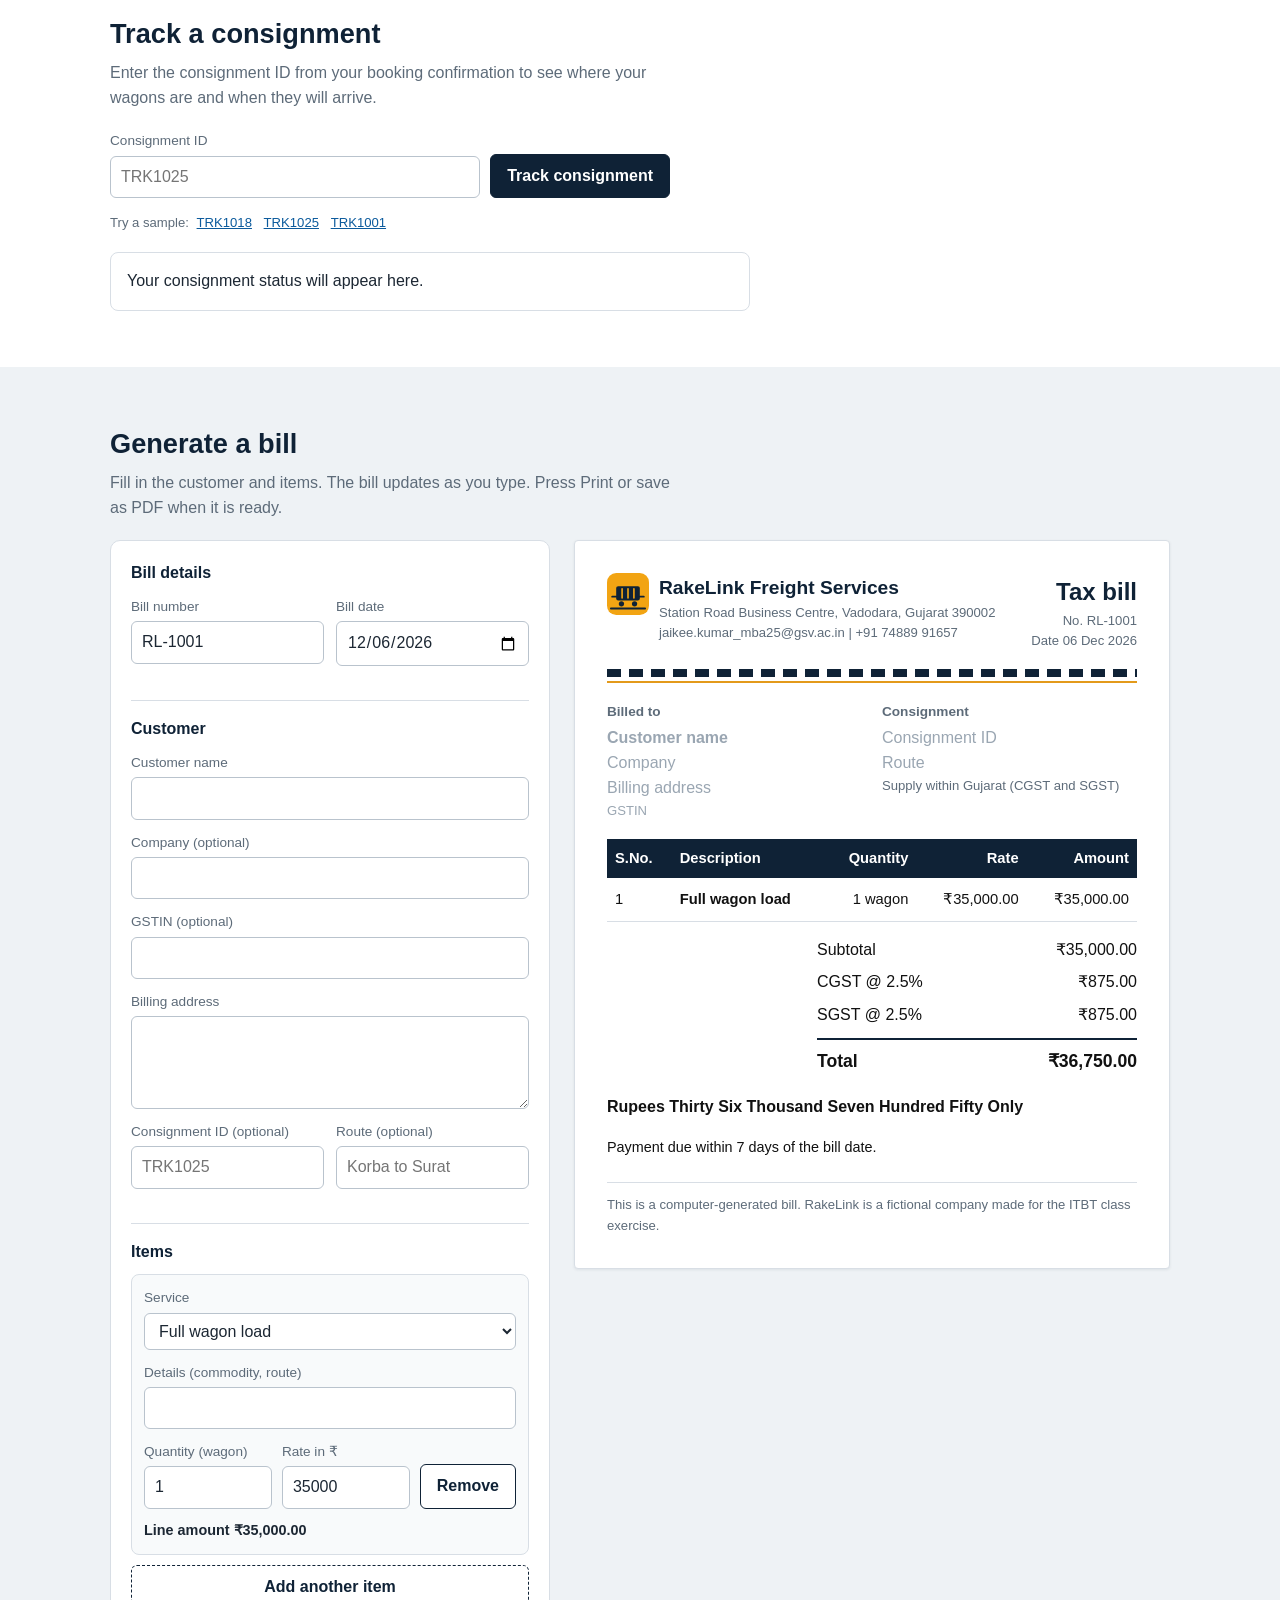
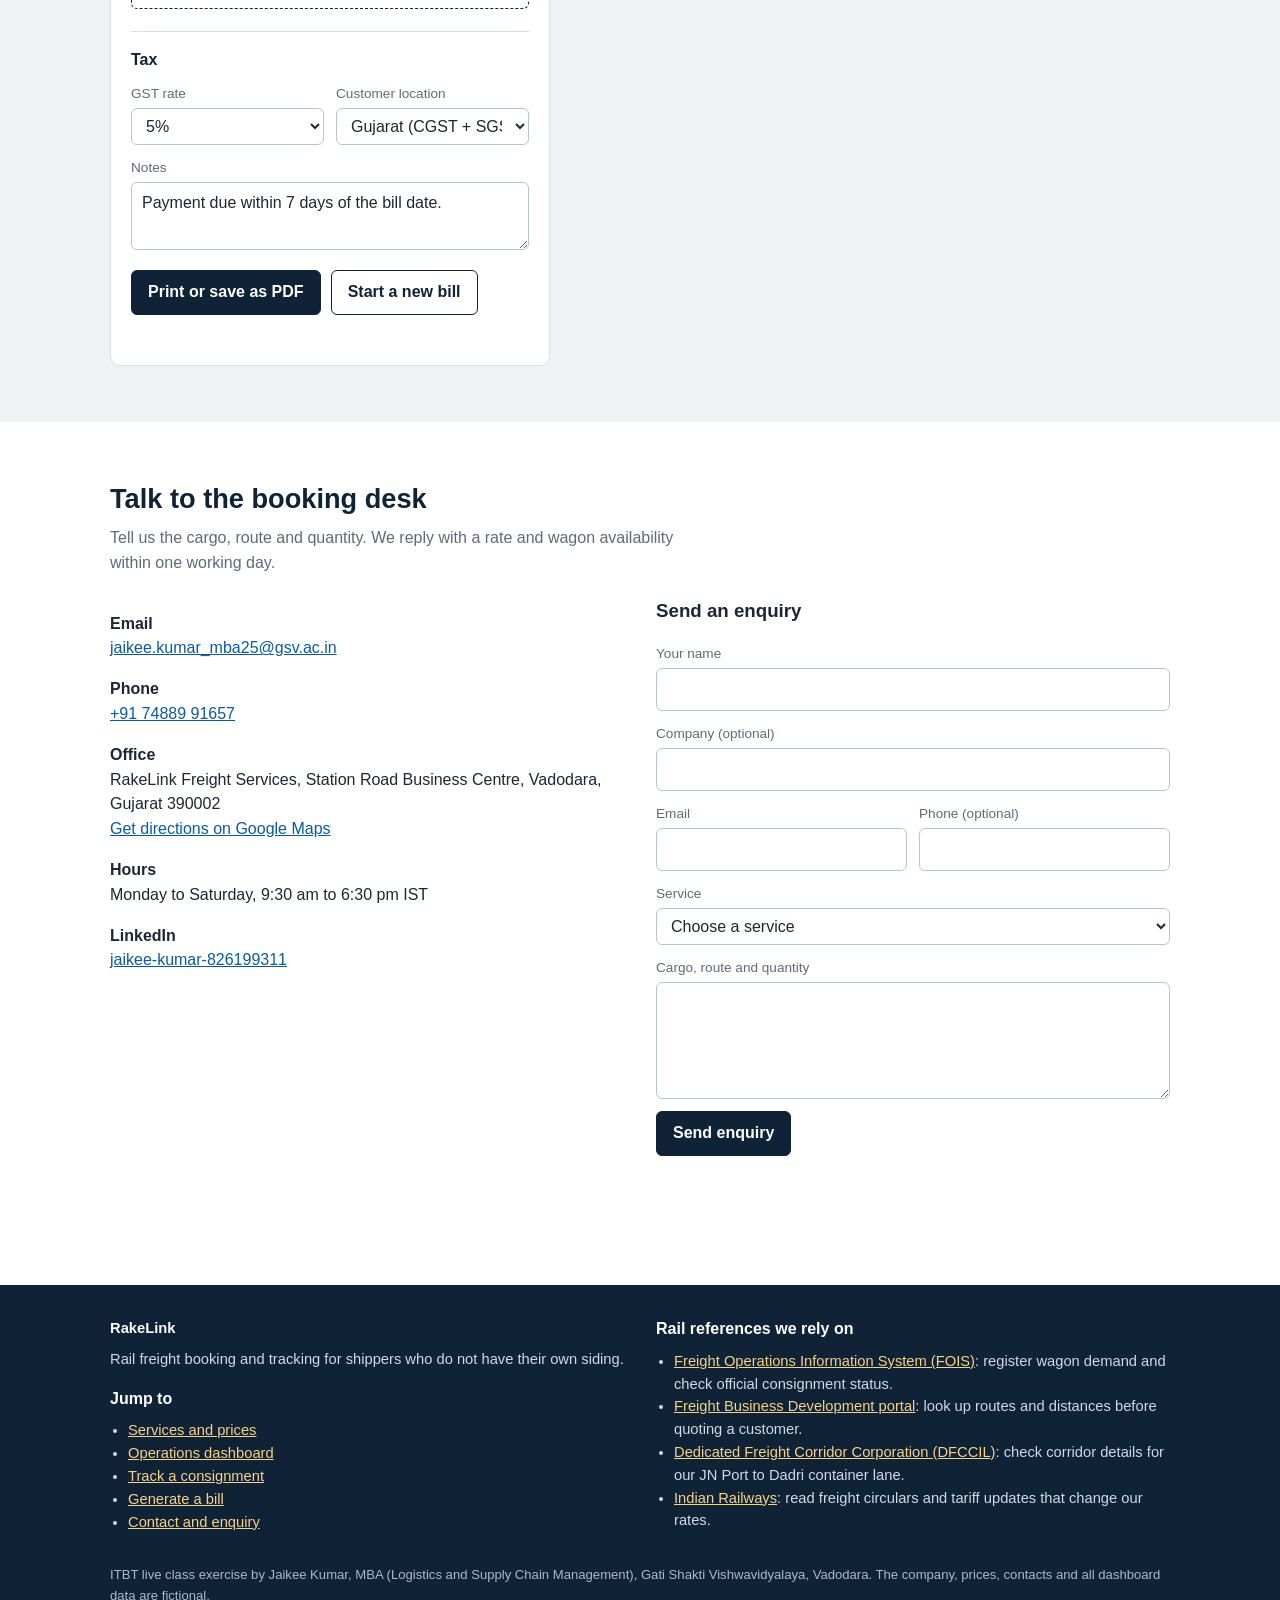
==== commit 864b921a: "Add files via upload" ====
--- a/index.html
+++ b/index.html
@@ -1,402 +1,545 @@
 <!DOCTYPE html>
 <html lang="en">
 <head>
-  <meta charset="utf-8">
-  <meta name="viewport" content="width=device-width, initial-scale=1">
-  <title>RakeLink | Rail freight booking and tracking</title>
-  <meta name="description" content="RakeLink books wagons, rakes and containers on Indian Railways and tracks every consignment from the loading siding to the destination terminal.">
-  <meta name="theme-color" content="#0F2236">
-  <link rel="icon" type="image/svg+xml" href="images/favicon.svg">
-
-  <link rel="preconnect" href="https://fonts.googleapis.com">
-  <link rel="preconnect" href="https://fonts.gstatic.com" crossorigin>
-  <link href="https://fonts.googleapis.com/css2?family=Barlow+Condensed:wght@500;600;700&family=Barlow:wght@400;500;600&display=swap" rel="stylesheet">
-
-  <link rel="stylesheet" href="style.css">
+<meta charset="utf-8">
+<meta name="viewport" content="width=device-width, initial-scale=1">
+<meta name="description" content="RakeLink books wagons, rakes and containers on Indian Railways and tracks every consignment from the loading siding to the destination terminal.">
+<meta name="theme-color" content="#0F2236">
+<title>RakeLink | Rail freight booking and tracking</title>
+<link rel="icon" href="images/logo.svg">
+<style>
+:root{--navy:#0F2236;--amber:#E39A1B;--ink:#1c2733;--muted:#5d6b79;--line:#d8dee5;--bg:#eef2f5}
+*{box-sizing:border-box}
+html{scroll-behavior:smooth;scroll-padding-top:72px}
+@media(prefers-reduced-motion:reduce){html{scroll-behavior:auto}}
+body{margin:0;font:16px/1.55 "Segoe UI",Roboto,Helvetica,Arial,sans-serif;color:var(--ink);background:#fff}
+img{max-width:100%;height:auto}
+a{color:#0b5a9c}
+.skip{position:absolute;left:-999px}.skip:focus{left:8px;top:8px;background:#fff;padding:8px;z-index:9}
+.wrap{max-width:1100px;margin:auto;padding:0 20px}
+section{padding:56px 0}
+.alt{background:var(--bg)}
+section h2{font-size:1.7rem;margin:0 0 6px;color:var(--navy)}
+.lead{color:var(--muted);margin:0 0 20px;max-width:65ch}
+.small{font-size:.82rem;color:var(--muted)}
+/* header */
+.site-head{position:sticky;top:0;z-index:5;background:var(--navy)}
+.site-head .in{max-width:1100px;margin:auto;padding:10px 20px;display:flex;align-items:center;justify-content:space-between;gap:12px;flex-wrap:wrap}
+.brand{display:flex;align-items:center;gap:10px;color:#fff;text-decoration:none;font-weight:700;font-size:1.15rem}
+.brand img{height:32px;width:auto}
+nav{display:flex;gap:4px;flex-wrap:wrap}
+nav a{color:#fff;text-decoration:none;padding:8px 12px;border-radius:6px}
+nav a:hover{background:#1b3a58}
+.menu{display:none;font:inherit;color:#fff;background:none;border:1px solid #5b7189;border-radius:6px;padding:6px 14px;cursor:pointer}
+@media(max-width:800px){.menu{display:block}nav{display:none;width:100%;flex-direction:column}nav.open{display:flex}}
+/* hero */
+.hero{background:var(--navy);color:#fff;padding:56px 0 40px}
+.hero .wrap{display:grid;grid-template-columns:1.1fr .9fr;gap:32px;align-items:center}
+.hero h1{font-size:2.5rem;line-height:1.15;margin:0 0 14px}
+.hero p{color:#cfdae5;max-width:52ch}
+@media(max-width:800px){.hero .wrap{grid-template-columns:1fr}.hero h1{font-size:2rem}}
+.btns{display:flex;gap:12px;flex-wrap:wrap;margin:20px 0}
+.btn{display:inline-block;font:inherit;font-weight:600;padding:9px 16px;border-radius:6px;border:1px solid var(--navy);background:#fff;color:var(--navy);cursor:pointer;text-decoration:none}
+.btn:hover{background:#e8eef4}
+.btn.primary{background:var(--navy);color:#fff}.btn.primary:hover{background:#1b3a58}
+.btn.amber{background:var(--amber);border-color:var(--amber);color:var(--navy)}.btn.amber:hover{background:#f0ab35}
+.btn.ghost{background:none;border-color:#8da2b8;color:#fff}.btn.ghost:hover{background:#1b3a58}
+.btn.add{border-style:dashed;width:100%}
+a:focus-visible,button:focus-visible,input:focus-visible,select:focus-visible,textarea:focus-visible{outline:3px solid var(--amber);outline-offset:1px}
+.sleepers{height:8px;margin-top:28px;background:repeating-linear-gradient(90deg,#fff 0 14px,transparent 14px 22px);opacity:.5}
+/* about */
+.blks{display:grid;grid-template-columns:repeat(auto-fit,minmax(240px,1fr));gap:20px;margin:20px 0 28px}
+.blks h3{margin:0 0 4px;font-size:1.05rem;color:var(--navy)}.blks p{margin:0}
+figure{margin:0}figcaption{font-size:.85rem;color:var(--muted);margin-top:6px}
+/* tables */
+.tw{overflow-x:auto}
+table{width:100%;border-collapse:collapse;font-size:.92rem}
+th{background:var(--navy);color:#fff;text-align:left;padding:8px;font-weight:600;-webkit-print-color-adjust:exact;print-color-adjust:exact}
+td{padding:10px 8px;border-bottom:1px solid var(--line);vertical-align:top}
+.num{text-align:right;font-variant-numeric:tabular-nums;white-space:nowrap}
+/* dashboard */
+.kpis{display:grid;grid-template-columns:repeat(auto-fit,minmax(170px,1fr));gap:12px;margin:20px 0}
+.kpi{background:#fff;border:1px solid var(--line);border-radius:8px;padding:14px}
+.kpi b{display:block;font-size:1.8rem;color:var(--navy);line-height:1.1}
+.kpi strong{display:block;margin-top:2px}.kpi span{font-size:.85rem;color:var(--muted)}
+.charts{display:grid;grid-template-columns:repeat(auto-fit,minmax(290px,1fr));gap:16px}
+.chart{background:#fff;border:1px solid var(--line);border-radius:8px;padding:16px}
+.chart h3{margin:0 0 12px;font-size:1rem}
+.bar{display:grid;grid-template-columns:125px 1fr 48px;gap:8px;align-items:center;font-size:.85rem;margin-bottom:6px}
+.bar span{display:block;background:#e6ecf1;border-radius:3px}
+.bar i{display:block;height:14px;background:var(--navy);border-radius:3px}
+.chart.warn .bar i{background:var(--amber)}
+.bar em{font-style:normal;text-align:right;font-variant-numeric:tabular-nums}
+.attn{list-style:none;padding:0;margin:20px 0 0;display:grid;gap:10px}
+.attn li{background:#fff;border:1px solid var(--line);border-left:4px solid var(--amber);border-radius:6px;padding:12px 14px}
+/* forms */
+label{display:block;font-size:.85rem;color:var(--muted);margin-bottom:12px}
+input,select,textarea{display:block;width:100%;margin-top:4px;font:inherit;font-size:1rem;padding:8px 10px;border:1px solid #b9c3cd;border-radius:6px;background:#fff;color:var(--ink)}
+textarea{resize:vertical}
+.row{display:grid;grid-template-columns:1fr 1fr;gap:12px}
+.link{font:inherit;background:none;border:0;color:#0b5a9c;text-decoration:underline;cursor:pointer;padding:2px 4px}
+/* track */
+.trackbox{display:flex;gap:10px;align-items:flex-end;flex-wrap:wrap;max-width:560px}
+.trackbox label{flex:1;min-width:200px;margin:0}
+.result{margin-top:16px;max-width:640px;background:#fff;border:1px solid var(--line);border-radius:8px;padding:16px}
+.badge{display:inline-block;padding:2px 10px;border-radius:99px;font-weight:600;font-size:.85rem}
+.ok{background:#d9f2e1;color:#12602e}.warn{background:#fdecc8;color:#7a4b00}.bad{background:#fbdad7;color:#8a1c14}
+.prog{height:8px;background:#e6ecf1;border-radius:4px;margin:12px 0}.prog i{display:block;height:100%;background:var(--navy);border-radius:4px}
+.kv{display:grid;grid-template-columns:110px 1fr;gap:4px 12px;margin:0}.kv dt{color:var(--muted)}.kv dd{margin:0}
+/* contact + footer */
+.cols{display:grid;grid-template-columns:1fr 1fr;gap:32px}
+@media(max-width:800px){.cols{grid-template-columns:minmax(0,1fr)}}
+iframe{width:100%;height:220px;border:0;border-radius:8px;margin-top:12px}
+.site-foot{background:var(--navy);color:#cfdae5;padding:32px 0;font-size:.92rem}
+.site-foot a{color:#f6d28a}.site-foot h2{color:#fff;font-size:1rem;margin:0 0 8px}
+.site-foot ul{padding-left:18px;margin:0}.site-foot p{margin:0 0 8px}
+/* bill */
+.bl{display:grid;grid-template-columns:minmax(0,440px) minmax(0,1fr);gap:24px;align-items:start}
+@media(max-width:900px){.bl{grid-template-columns:minmax(0,1fr)}}
+.panel{background:#fff;border:1px solid var(--line);border-radius:10px;padding:20px}
+.panel h2{font-size:1rem;margin:22px 0 10px;padding-top:16px;border-top:1px solid var(--line)}
+.panel h2:first-child{margin-top:0;padding-top:0;border:0}
+.item{border:1px solid var(--line);border-radius:8px;padding:12px;margin-bottom:10px;background:#f8fafb}
+.row3{display:grid;grid-template-columns:1fr 1fr auto;gap:10px;align-items:end}.row3 label{margin-bottom:0}
+.amt{margin:10px 0 0;font-size:.9rem;font-weight:600}
+.actions{display:flex;gap:10px;flex-wrap:wrap;margin-top:20px}
+.msg{min-height:1.4em;margin:10px 0 0;color:#b3261e;font-size:.9rem}
+.paper{background:#fff;border:1px solid var(--line);border-radius:4px;padding:32px;box-shadow:0 1px 3px rgba(15,34,54,.08);color:#111;min-width:0}
+.ph{display:flex;justify-content:space-between;gap:16px;flex-wrap:wrap}
+.co{display:flex;gap:10px;align-items:flex-start}.co img{height:42px;width:auto}.co b{font-size:1.2rem;color:var(--navy)}
+.title{text-align:right}.title .t{font-size:1.5rem;font-weight:700;color:var(--navy);margin:0}
+.track{height:8px;margin:18px 0 4px;background:repeating-linear-gradient(90deg,var(--navy) 0 14px,transparent 14px 22px);-webkit-print-color-adjust:exact;print-color-adjust:exact}
+.rail{height:2px;background:var(--amber);margin-bottom:18px;-webkit-print-color-adjust:exact;print-color-adjust:exact}
+.meta{display:grid;grid-template-columns:1fr 1fr;gap:20px;margin-bottom:18px}
+.meta h3{margin:0 0 4px;font-size:.85rem;color:var(--muted);font-weight:600}.meta p{margin:0;white-space:pre-line}
+.empty{color:#9aa6b2}
+.totals{margin:12px 0 0 auto;width:min(320px,100%)}
+.totals div{display:flex;justify-content:space-between;gap:12px;padding:4px 0;font-variant-numeric:tabular-nums}
+.totals .grand{border-top:2px solid var(--navy);margin-top:6px;padding-top:8px;font-weight:700;font-size:1.1rem}
+.words{margin:16px 0 0;font-weight:600}.notes{margin:16px 0 0;white-space:pre-line;font-size:.9rem}
+.foot{margin:24px 0 0;padding-top:12px;border-top:1px solid var(--line)}
+@media(max-width:520px){.paper{padding:18px}.meta{grid-template-columns:1fr}.title{text-align:left}}
+@page{size:A4;margin:14mm}
+@media print{
+  .skip,.site-head,.site-foot,main>section:not(#bill),#bill .intro,#bill .panel{display:none}
+  #bill{padding:0;background:#fff}#bill .wrap{max-width:none;padding:0}
+  .bl{display:block}.paper{border:0;box-shadow:none;padding:0}.empty{visibility:hidden}
+}
+</style>
 </head>
 <body>
-  <a class="skip-link" href="#main">Skip to content</a>
-
-  <!-- ===================== HEADER ===================== -->
-  <header class="site-header">
-    <div class="wrap header-inner">
-      <a class="brand" href="#home" aria-label="RakeLink, go to home">
-        <img src="images/logo.svg" alt="" width="36" height="36">
-        <span>RakeLink</span>
-      </a>
-
-      <button class="nav-toggle" type="button" aria-expanded="false" aria-controls="site-nav">
-        <span class="sr-only">Menu</span>
-        <span class="nav-toggle-bars" aria-hidden="true"></span>
-      </button>
-
-      <nav id="site-nav" class="site-nav" aria-label="Main">
-        <a href="#home">Home</a>
-        <a href="#about">About</a>
-        <a href="#services">Services</a>
-        <a href="#dashboard">Dashboard</a>
-        <a href="#track">Track</a>
-        <a href="#contact">Contact</a>
-      </nav>
+<a class="skip" href="#main">Skip to content</a>
+<header class="site-head" id="home"><div class="in">
+  <a class="brand" href="#home"><img src="images/logo.svg" alt="">RakeLink</a>
+  <button class="menu" id="menu" type="button" aria-expanded="false" aria-controls="nav">Menu</button>
+  <nav id="nav" aria-label="Main">
+    <a href="#home">Home</a><a href="#about">About</a><a href="#services">Services</a><a href="#dashboard">Dashboard</a><a href="#track">Track</a><a href="#bill">Generate bill</a><a href="#contact">Contact</a>
+  </nav>
+</div></header>
+
+<main id="main">
+<section class="hero"><div class="wrap">
+  <div>
+    <h1>Book rail freight. Know where every wagon is.</h1>
+    <p>RakeLink helps factories, traders and exporters book wagons, rakes and containers on Indian Railways, then follow each consignment from the loading siding to the destination terminal.</p>
+    <div class="btns"><a class="btn amber" href="#services">Get Started</a><a class="btn ghost" href="#track">Track a consignment</a><a class="btn ghost" href="#bill">Generate a bill</a></div>
+    <p class="small" style="color:#a9bacb">Based in Vadodara, Gujarat. Serving Gujarat, Maharashtra, Madhya Pradesh and the Western Dedicated Freight Corridor.</p>
+  </div>
+  <img src="images/hero-train.svg" alt="Illustration of a freight train">
+</div></section>
+
+<section class="alt" id="about"><div class="wrap">
+  <h2>One booking desk for the whole rail journey</h2>
+  <p class="lead">Most small and mid-size shippers have no railway siding of their own and no team that knows freight tariffs. RakeLink is that team.</p>
+  <div class="blks">
+    <div><h3>What we do</h3><p>We register wagon demand with Indian Railways, handle the railway receipt and freight payment, arrange trucks to and from the siding, and share live status until the cargo is delivered.</p></div>
+    <div><h3>Who we serve</h3><p>Steel, cement and fertiliser makers, agri-commodity traders, exporters moving containers to ports, and small shippers who book less than a full wagon.</p></div>
+    <div><h3>Where we operate</h3><p>Gujarat, Maharashtra and Madhya Pradesh, long-haul lanes from Jamshedpur and Korba into Gujarat, and port lanes to Mundra and JN Port.</p></div>
+    <div><h3>Why customers choose us</h3><p>One booking, one tracking page and one invoice for the rail and road legs together. Customers spend less time chasing wagons and more time running the plant.</p></div>
+  </div>
+  <figure><img src="images/network-map.svg" alt="Schematic map of RakeLink core rail lanes linking Jamshedpur, Korba, Katni, Nagpur, Surat, Vadodara, Ahmedabad, Mundra, JN Port and Dadri"><figcaption>Our core lanes. The amber line is the Western Dedicated Freight Corridor from JN Port to Dadri.</figcaption></figure>
+</div></section>
+
+<section id="services"><div class="wrap">
+  <h2>Services and prices</h2>
+  <p class="lead">Pick the service that matches your load, then book it from the Contact section. Prices are indicative starting rates.</p>
+  <div class="tw"><table><thead><tr><th>Service</th><th>What you get</th><th>Starting price</th><th>Book</th></tr></thead><tbody id="svcRows"></tbody></table></div>
+  <p class="small">Prices are illustrative for this class exercise. Real rates depend on distance, commodity class and the railway tariff in force.</p>
+</div></section>
+
+<section class="alt" id="dashboard"><div class="wrap">
+  <h2>Operations dashboard</h2>
+  <p class="lead">What the operations manager needs to know first thing in the morning. September 2026. Sample data for the class exercise.</p>
+  <div class="kpis">
+    <div class="kpi"><b>1,250</b><strong>Total bookings</strong><span>Wagon, rake and container bookings this month</span></div>
+    <div class="kpi"><b>1,080</b><strong>Delivered</strong><span>86.4% of bookings</span></div>
+    <div class="kpi"><b>120</b><strong>In transit</strong><span>9.6% of bookings</span></div>
+    <div class="kpi"><b>50</b><strong>Delayed</strong><span>4.0% of bookings</span></div>
+    <div class="kpi"><b>91.5%</b><strong>On-time delivery</strong><span>988 of 1,080 delivered by the promised date</span></div>
+    <div class="kpi"><b>4.2</b><strong>Wagon turnaround (days)</strong><span>Average time from placement to release</span></div>
+  </div>
+  <div class="charts">
+    <div class="chart"><h3>Bookings per month</h3><div id="cMonth"></div></div>
+    <div class="chart"><h3>Cargo mix by tonnage</h3><div id="cMix"></div></div>
+    <div class="chart warn"><h3>Why 50 consignments are delayed</h3><div id="cDelay"></div></div>
+  </div>
+  <ul class="attn">
+    <li><b>50 consignments are delayed.</b> Terminal congestion causes 18 of them, the largest single cause.<br><a href="#track" data-id="TRK1018">Open delayed consignment TRK1018</a></li>
+    <li><b>Wagon shortage caused 12 delays.</b> Request extra wagon allotment on the Korba to Surat coal lane before the weekend.<br><a href="#services">See rake booking options</a></li>
+    <li><b>120 consignments are in transit.</b> Follow a live one to see what customers see.<br><a href="#track" data-id="TRK1025">Open in-transit consignment TRK1025</a></li>
+  </ul>
+</div></section>
+
+<section id="track"><div class="wrap">
+  <h2>Track a consignment</h2>
+  <p class="lead">Enter the consignment ID from your booking confirmation to see where your wagons are and when they will arrive.</p>
+  <form class="trackbox" id="tForm">
+    <label>Consignment ID<input id="tId" type="text" placeholder="TRK1025" autocomplete="off"></label>
+    <button class="btn primary" type="submit">Track consignment</button>
+  </form>
+  <p class="small">Try a sample:
+    <button class="link" type="button" data-id="TRK1018">TRK1018</button>
+    <button class="link" type="button" data-id="TRK1025">TRK1025</button>
+    <button class="link" type="button" data-id="TRK1001">TRK1001</button></p>
+  <div class="result" id="tOut" aria-live="polite">Your consignment status will appear here.</div>
+</div></section>
+
+<section class="alt" id="bill"><div class="wrap">
+  <div class="intro">
+    <h2>Generate a bill</h2>
+    <p class="lead">Fill in the customer and items. The bill updates as you type. Press Print or save as PDF when it is ready.</p>
+  </div>
+  <div class="bl">
+    <div class="panel">
+      <h2>Bill details</h2>
+      <div class="row">
+        <label>Bill number<input id="iNo" type="text"></label>
+        <label>Bill date<input id="iDate" type="date"></label>
+      </div>
+      <h2>Customer</h2>
+      <label>Customer name<input id="cName" type="text" autocomplete="off"></label>
+      <label>Company (optional)<input id="cCo" type="text" autocomplete="off"></label>
+      <label>GSTIN (optional)<input id="cGst" type="text" maxlength="15" autocomplete="off"></label>
+      <label>Billing address<textarea id="cAddr" rows="3"></textarea></label>
+      <div class="row">
+        <label>Consignment ID (optional)<input id="cTrk" type="text" placeholder="TRK1025"></label>
+        <label>Route (optional)<input id="cRoute" type="text" placeholder="Korba to Surat"></label>
+      </div>
+      <h2>Items</h2>
+      <div id="items"></div>
+      <button type="button" class="btn add" id="addItem">Add another item</button>
+      <h2>Tax</h2>
+      <div class="row">
+        <label>GST rate<select id="gst"><option value="5" selected>5%</option><option value="12">12%</option><option value="18">18%</option><option value="0">0%</option></select></label>
+        <label>Customer location<select id="tax"><option value="intra" selected>Gujarat (CGST + SGST)</option><option value="igst">Outside Gujarat (IGST)</option></select></label>
+      </div>
+      <label>Notes<textarea id="notes" rows="2">Payment due within 7 days of the bill date.</textarea></label>
+      <div class="actions">
+        <button type="button" class="btn primary" id="print">Print or save as PDF</button>
+        <button type="button" class="btn" id="reset">Start a new bill</button>
+      </div>
+      <p class="msg" id="bmsg" role="status"></p>
     </div>
-  </header>
-
-  <main id="main">
-
-    <!-- ===================== 1. HOME ===================== -->
-    <section id="home" class="hero">
-      <div class="wrap hero-copy">
-        <h1>Book rail freight. Know where every wagon is.</h1>
-        <p class="lead">RakeLink helps factories, traders and exporters book wagons, rakes and containers on Indian Railways, then follow each consignment from the loading siding to the destination terminal.</p>
-        <div class="hero-actions">
-          <a class="btn btn-primary" href="#services">Get Started</a>
-          <a class="btn btn-ghost" href="#track">Track a consignment</a>
+
+    <div class="paper" id="invoice" aria-label="Bill preview">
+      <div class="ph">
+        <div class="co"><img src="images/logo.svg" alt="">
+          <div><b>RakeLink Freight Services</b>
+          <div class="small">Station Road Business Centre, Vadodara, Gujarat 390002<br>jaikee.kumar_mba25@gsv.ac.in | +91 74889 91657</div></div>
         </div>
-        <p class="hero-note">Based in Vadodara, Gujarat. Serving Gujarat, Maharashtra, Madhya Pradesh and the Western Dedicated Freight Corridor.</p>
-      </div>
-      <div class="hero-rail">
-        <img class="hero-train" src="images/hero-train.svg" alt="" width="1240" height="200">
-      </div>
-    </section>
-
-    <!-- ===================== 2. ABOUT ===================== -->
-    <section id="about" class="section">
-      <div class="wrap about-grid">
-        <div>
-          <h2>One booking desk for the whole rail journey</h2>
-          <p class="section-lead">Most small and mid-size shippers have no railway siding of their own and no team that knows freight tariffs. RakeLink is that team.</p>
-
-          <dl class="facts-list">
-            <div>
-              <dt>What we do</dt>
-              <dd>We register wagon demand with Indian Railways, handle the railway receipt and freight payment, arrange trucks to and from the siding, and share live status until the cargo is delivered.</dd>
-            </div>
-            <div>
-              <dt>Who we serve</dt>
-              <dd>Steel, cement and fertiliser makers, agri-commodity traders, exporters moving containers to ports, and small shippers who book less than a full wagon.</dd>
-            </div>
-            <div>
-              <dt>Where we operate</dt>
-              <dd>Gujarat, Maharashtra and Madhya Pradesh, long-haul lanes from Jamshedpur and Korba into Gujarat, and port lanes to Mundra and JN Port.</dd>
-            </div>
-            <div>
-              <dt>Why customers choose us</dt>
-              <dd>One booking, one tracking page and one invoice for the rail and road legs together. Customers spend less time chasing wagons and more time running the plant.</dd>
-            </div>
-          </dl>
-        </div>
-
-        <figure class="network">
-          <img src="images/network-map.svg" alt="Schematic map of RakeLink core rail lanes linking Jamshedpur, Korba, Katni, Nagpur, Surat, Vadodara, Ahmedabad, Mundra, JN Port and Dadri" width="600" height="310">
-          <figcaption>Our core lanes. The amber line is the Western Dedicated Freight Corridor from JN Port to Dadri.</figcaption>
-        </figure>
-      </div>
-    </section>
-
-    <!-- ===================== 3. SERVICES ===================== -->
-    <section id="services" class="section section--tint">
-      <div class="wrap">
-        <h2>Services and prices</h2>
-        <p class="section-lead">Pick the service that matches your load, then book it from the Contact section. Prices are indicative starting rates.</p>
-
-        <div class="table-scroll">
-          <table class="price-table">
-            <thead>
-              <tr>
-                <th scope="col">Service</th>
-                <th scope="col">What you get</th>
-                <th scope="col">Starting price</th>
-                <th scope="col"><span class="sr-only">Book</span></th>
-              </tr>
-            </thead>
-            <tbody>
-              <tr>
-                <td>Full wagon load</td>
-                <td>One wagon of about 60 tonnes between any two goods sheds or sidings.</td>
-                <td class="price">₹35,000 per wagon<span class="price-note">about 400 km</span></td>
-                <td><a class="btn btn-outline" href="#contact" data-service="Full wagon load">Book this service</a></td>
-              </tr>
-              <tr>
-                <td>Part load</td>
-                <td>For shipments under 10 tonnes. Your cargo shares a wagon with others on the same lane.</td>
-                <td class="price">₹1,400 per tonne</td>
-                <td><a class="btn btn-outline" href="#contact" data-service="Part load">Book this service</a></td>
-              </tr>
-              <tr>
-                <td>Full rake</td>
-                <td>A full train of about 58 wagons (around 3,500 tonnes) with a dedicated rake coordinator.</td>
-                <td class="price">₹16,00,000 per rake<span class="price-note">about 400 km</span></td>
-                <td><a class="btn btn-outline" href="#contact" data-service="Full rake">Book this service</a></td>
-              </tr>
-              <tr>
-                <td>Container by rail</td>
-                <td>20-ft and 40-ft containers between Mundra, JN Port and inland container depots.</td>
-                <td class="price">₹20,000 per 20-ft container</td>
-                <td><a class="btn btn-outline" href="#contact" data-service="Container by rail">Book this service</a></td>
-              </tr>
-              <tr>
-                <td>First and last mile trucking</td>
-                <td>Truck pickup from your plant to the siding and delivery from the destination terminal.</td>
-                <td class="price">₹45 per km</td>
-                <td><a class="btn btn-outline" href="#contact" data-service="First and last mile trucking">Book this service</a></td>
-              </tr>
-              <tr>
-                <td>Tracking and documents</td>
-                <td>Live status page, railway receipt handling and SMS alerts when a consignment is delayed.</td>
-                <td class="price">₹500 per booking</td>
-                <td><a class="btn btn-outline" href="#contact" data-service="Tracking and documents">Book this service</a></td>
-              </tr>
-            </tbody>
-          </table>
-        </div>
-        <p class="fineprint">Prices are illustrative for this class exercise. Real rates depend on distance, commodity class and the railway tariff in force.</p>
-      </div>
-    </section>
-
-    <!-- ===================== 4. DASHBOARD ===================== -->
-    <section id="dashboard" class="section">
-      <div class="wrap section-head">
-        <div>
-          <h2>Operations dashboard</h2>
-          <p class="section-lead">What the operations manager needs to know first thing in the morning.</p>
-        </div>
-        <p class="period">September 2026. Sample data for the class exercise.</p>
-      </div>
-
-      <div class="kpi-band">
-        <div class="wrap">
-          <ul class="kpis">
-            <li class="kpi">
-              <span class="kpi-value">1,250</span>
-              <span class="kpi-label">Total bookings</span>
-              <span class="kpi-note">Wagon, rake and container bookings this month</span>
-            </li>
-            <li class="kpi kpi--good">
-              <span class="kpi-value">1,080</span>
-              <span class="kpi-label">Delivered</span>
-              <span class="kpi-note">86.4% of bookings</span>
-            </li>
-            <li class="kpi kpi--transit">
-              <span class="kpi-value">120</span>
-              <span class="kpi-label">In transit</span>
-              <span class="kpi-note">9.6% of bookings</span>
-            </li>
-            <li class="kpi kpi--delayed">
-              <span class="kpi-value">50</span>
-              <span class="kpi-label">Delayed</span>
-              <span class="kpi-note">4.0% of bookings</span>
-            </li>
-            <li class="kpi kpi--good">
-              <span class="kpi-value">91.5%</span>
-              <span class="kpi-label">On-time delivery</span>
-              <span class="kpi-note">988 of 1,080 delivered by the promised date</span>
-            </li>
-            <li class="kpi">
-              <span class="kpi-value">4.2</span>
-              <span class="kpi-label">Wagon turnaround (days)</span>
-              <span class="kpi-note">Average time from placement to release</span>
-            </li>
-          </ul>
-        </div>
-      </div>
-
-      <div class="wrap dash-grid">
-        <section class="panel panel--wide" aria-labelledby="h-monthly">
-          <h3 id="h-monthly">Bookings per month</h3>
-          <div id="chart-monthly"></div>
-        </section>
-
-        <section class="panel" aria-labelledby="h-mix">
-          <h3 id="h-mix">Cargo mix by tonnage</h3>
-          <div id="chart-mix" class="mix"></div>
-        </section>
-
-        <section class="panel" aria-labelledby="h-delay">
-          <h3 id="h-delay">Why <span id="delay-total">50</span> consignments are delayed</h3>
-          <div id="chart-delay"></div>
-        </section>
-
-        <aside class="panel panel--wide panel--attention" aria-labelledby="h-attention">
-          <h3 id="h-attention">Needs attention today</h3>
-          <ul class="attention-list">
-            <li>
-              <p><strong>50 consignments are delayed.</strong> Terminal congestion causes 18 of them, the largest single cause.</p>
-              <a class="text-link" href="#track" data-track="TRK1018">Open delayed consignment TRK1018</a>
-            </li>
-            <li>
-              <p><strong>Wagon shortage caused 12 delays.</strong> Request extra wagon allotment on the Korba to Surat coal lane before the weekend.</p>
-              <a class="text-link" href="#services">See rake booking options</a>
-            </li>
-            <li>
-              <p><strong>120 consignments are in transit.</strong> Follow a live one to see what customers see.</p>
-              <a class="text-link" href="#track" data-track="TRK1025">Open in-transit consignment TRK1025</a>
-            </li>
-          </ul>
-        </aside>
-      </div>
-    </section>
-
-    <!-- ===================== 5. TRACK (interactive feature) ===================== -->
-    <section id="track" class="section section--tint">
-      <div class="wrap">
-        <h2>Track a consignment</h2>
-        <p class="section-lead">Enter the consignment ID from your booking confirmation to see where your wagons are and when they will arrive.</p>
-
-        <form id="track-form" class="track-form" novalidate>
-          <label for="track-id">Consignment ID</label>
-          <div class="track-row">
-            <input id="track-id" name="id" type="text" placeholder="For example, TRK1025" autocomplete="off" maxlength="12">
-            <button class="btn btn-dark" type="submit">Track consignment</button>
-          </div>
-          <div class="chips">
-            <span>Try a sample:</span>
-            <span id="track-samples" class="chip-list"></span>
-          </div>
-        </form>
-
-        <div id="track-result" class="track-result" aria-live="polite">
-          <p class="empty">Your consignment status will appear here.</p>
-        </div>
-      </div>
-    </section>
-
-    <!-- ===================== 6. CONTACT ===================== -->
-    <section id="contact" class="section">
-      <div class="wrap contact-grid">
-        <div>
-          <h2>Talk to the booking desk</h2>
-          <p class="section-lead">Tell us the cargo, route and quantity. We reply with a rate and wagon availability within one working day.</p>
-
-          <dl class="contact-list">
-            <div>
-              <dt>Email</dt>
-              <dd><a class="text-link" href="mailto:jaikee.kumar_mba25@gsv.ac.in?subject=Rail%20freight%20enquiry">jaikee.kumar_mba25@gsv.ac.in</a></dd>
-            </div>
-            <div>
-              <dt>Phone</dt>
-              <dd><a class="text-link" href="tel:+919000012345">+91 74889 91657</a></dd>
-            </div>
-            <div>
-              <dt>Office</dt>
-              <dd>RakeLink Freight Services, Station Road Business Centre, Vadodara, Gujarat 390002<br>
-                <a class="text-link" href="https://www.google.com/maps/search/?api=1&amp;query=Vadodara+Junction+Railway+Station" target="_blank" rel="noopener noreferrer">Get directions on Google Maps</a>
-              </dd>
-            </div>
-            <div>
-              <dt>Hours</dt>
-              <dd>Monday to Saturday, 9:30 am to 6:30 pm IST</dd>
-            </div>
-            <div>
-              <dt>LinkedIn</dt>
-              <dd><a class="text-link" href="https://www.linkedin.com/" target="_blank" rel="noopener noreferrer">jaikee-kumar-826199311</a></dd>
-            </div>
-          </dl>
-
-          <iframe class="map-frame" title="Map showing the RakeLink office near Vadodara Junction" loading="lazy" referrerpolicy="no-referrer-when-downgrade" src="https://www.google.com/maps?q=Vadodara+Junction+Railway+Station&amp;output=embed"></iframe>
-        </div>
-
-        <form id="enquiry-form" class="enquiry" novalidate>
-          <h3>Send an enquiry</h3>
-
-          <div class="field-row">
-            <div class="field">
-              <label for="f-name">Your name</label>
-              <input id="f-name" name="name" type="text" autocomplete="name">
-              <span class="error" data-error-for="name"></span>
-            </div>
-            <div class="field">
-              <label for="f-company">Company (optional)</label>
-              <input id="f-company" name="company" type="text" autocomplete="organization">
-              <span class="error" data-error-for="company"></span>
-            </div>
-          </div>
-
-          <div class="field-row">
-            <div class="field">
-              <label for="f-email">Email</label>
-              <input id="f-email" name="email" type="email" autocomplete="email">
-              <span class="error" data-error-for="email"></span>
-            </div>
-            <div class="field">
-              <label for="f-phone">Phone (optional)</label>
-              <input id="f-phone" name="phone" type="tel" autocomplete="tel" placeholder="10-digit mobile number">
-              <span class="error" data-error-for="phone"></span>
-            </div>
-          </div>
-
-          <div class="field">
-            <label for="f-service">Service</label>
-            <select id="f-service" name="service">
-              <option value="">Choose a service</option>
-              <option>Full wagon load</option>
-              <option>Part load</option>
-              <option>Full rake</option>
-              <option>Container by rail</option>
-              <option>First and last mile trucking</option>
-              <option>Tracking and documents</option>
-            </select>
-            <span class="error" data-error-for="service"></span>
-          </div>
-
-          <div class="field">
-            <label for="f-message">Cargo, route and quantity</label>
-            <textarea id="f-message" name="message" rows="4" placeholder="For example: 120 tonnes of steel coils, Jamshedpur to Vadodara, loading from 10 October"></textarea>
-            <span class="error" data-error-for="message"></span>
-          </div>
-
-          <button class="btn btn-dark" type="submit">Send enquiry</button>
-          <div id="form-status" class="form-status" aria-live="polite"></div>
-        </form>
-      </div>
-    </section>
-  </main>
-
-  <!-- ===================== FOOTER ===================== -->
-  <footer class="site-footer">
-    <div class="wrap footer-grid">
-      <div>
-        <p class="footer-brand"><img src="images/logo.svg" alt="" width="32" height="32"> RakeLink</p>
-        <p>Rail freight booking and tracking for shippers who do not have their own siding.</p>
-      </div>
-
-      <div>
-        <h2 class="footer-h">Rail references we rely on</h2>
-        <ul class="ref-list">
-          <li>
-            <a href="https://www.fois.indianrail.gov.in/" target="_blank" rel="noopener noreferrer">Freight Operations Information System (FOIS)</a>
-            <span>Register wagon demand and check official consignment status.</span>
-          </li>
-          <li>
-            <a href="https://www.fois.indianrail.gov.in/RailSAHAY/index.jsp" target="_blank" rel="noopener noreferrer">Freight Business Development portal</a>
-            <span>Look up routes and distances before quoting a customer.</span>
-          </li>
-          <li>
-            <a href="https://dfccil.com/" target="_blank" rel="noopener noreferrer">Dedicated Freight Corridor Corporation (DFCCIL)</a>
-            <span>Check corridor details for our JN Port to Dadri container lane.</span>
-          </li>
-          <li>
-            <a href="https://indianrailways.gov.in/" target="_blank" rel="noopener noreferrer">Indian Railways</a>
-            <span>Read freight circulars and tariff updates that change our rates.</span>
-          </li>
-        </ul>
-      </div>
-
-      <div>
-        <h2 class="footer-h">Jump to</h2>
-        <ul class="ref-list">
-          <li><a href="#services">Services and prices</a></li>
-          <li><a href="#dashboard">Operations dashboard</a></li>
-          <li><a href="#track">Track a consignment</a></li>
-          <li><a href="#contact">Contact and enquiry</a></li>
-        </ul>
-      </div>
+        <div class="title"><p class="t">Tax bill</p><div class="small">No. <span id="pNo"></span><br>Date <span id="pDate"></span></div></div>
+      </div>
+      <div class="track"></div><div class="rail"></div>
+      <div class="meta">
+        <div><h3>Billed to</h3><p><b id="pName"></b></p><p id="pCo"></p><p id="pAddr"></p><p class="small" id="pGstin"></p></div>
+        <div><h3>Consignment</h3><p id="pTrk"></p><p id="pRoute"></p><p class="small" id="pSupply"></p></div>
+      </div>
+      <div class="tw"><table>
+        <thead><tr><th>S.No.</th><th>Description</th><th class="num">Quantity</th><th class="num">Rate</th><th class="num">Amount</th></tr></thead>
+        <tbody id="pRows"></tbody>
+      </table></div>
+      <div class="totals">
+        <div><span>Subtotal</span><span id="tSub"></span></div>
+        <div id="rC"><span id="lC"></span><span id="tC"></span></div>
+        <div id="rS"><span id="lS"></span><span id="tS"></span></div>
+        <div id="rI"><span id="lI"></span><span id="tI"></span></div>
+        <div class="grand"><span>Total</span><span id="tGrand"></span></div>
+      </div>
+      <p class="words" id="pWords"></p>
+      <p class="notes" id="pNotes"></p>
+      <p class="small foot">This is a computer-generated bill. RakeLink is a fictional company made for the ITBT class exercise.</p>
     </div>
-
-    <div class="wrap footer-base">
-      <p>ITBT live class exercise by Jaikee Kumar, MBA (Logistics and Supply Chain Management), Gati Shakti Vishwavidyalaya, Vadodara. The company, prices, contacts and all dashboard data are fictional.</p>
+  </div>
+</div></section>
+
+<section id="contact"><div class="wrap">
+  <h2>Talk to the booking desk</h2>
+  <p class="lead">Tell us the cargo, route and quantity. We reply with a rate and wagon availability within one working day.</p>
+  <div class="cols">
+    <div>
+      <p><b>Email</b><br><a href="mailto:jaikee.kumar_mba25@gsv.ac.in?subject=Rail%20freight%20enquiry">jaikee.kumar_mba25@gsv.ac.in</a></p>
+      <p><b>Phone</b><br><a href="tel:+917488991657">+91 74889 91657</a></p>
+      <p><b>Office</b><br>RakeLink Freight Services, Station Road Business Centre, Vadodara, Gujarat 390002<br><a href="https://www.google.com/maps/search/?api=1&amp;query=Vadodara+Junction+Railway+Station">Get directions on Google Maps</a></p>
+      <p><b>Hours</b><br>Monday to Saturday, 9:30 am to 6:30 pm IST</p>
+      <p><b>LinkedIn</b><br><a href="https://www.linkedin.com/">jaikee-kumar-826199311</a></p>
+      <iframe title="Map of Vadodara Junction Railway Station" loading="lazy" src="https://www.google.com/maps?q=Vadodara+Junction+Railway+Station&amp;output=embed"></iframe>
     </div>
-  </footer>
-
-  <script src="script.js" defer></script>
+    <form id="eForm">
+      <h3 style="margin-top:0">Send an enquiry</h3>
+      <label>Your name<input id="eName" type="text" required></label>
+      <label>Company (optional)<input id="eCo" type="text"></label>
+      <div class="row">
+        <label>Email<input id="eMail" type="email" required></label>
+        <label>Phone (optional)<input id="ePhone" type="tel"></label>
+      </div>
+      <label>Service<select id="eSvc" required></select></label>
+      <label>Cargo, route and quantity<textarea id="eMsg" rows="4" required></textarea></label>
+      <button class="btn primary" type="submit">Send enquiry</button>
+      <p class="small" id="emsg" role="status"></p>
+    </form>
+  </div>
+</div></section>
+</main>
+
+<footer class="site-foot"><div class="wrap cols">
+  <div>
+    <p><b style="color:#fff">RakeLink</b></p>
+    <p>Rail freight booking and tracking for shippers who do not have their own siding.</p>
+    <h2 style="margin-top:16px">Jump to</h2>
+    <ul><li><a href="#services">Services and prices</a></li><li><a href="#dashboard">Operations dashboard</a></li><li><a href="#track">Track a consignment</a></li><li><a href="#bill">Generate a bill</a></li><li><a href="#contact">Contact and enquiry</a></li></ul>
+  </div>
+  <div>
+    <h2>Rail references we rely on</h2>
+    <ul>
+      <li><a href="https://www.fois.indianrail.gov.in/">Freight Operations Information System (FOIS)</a>: register wagon demand and check official consignment status.</li>
+      <li><a href="https://www.fois.indianrail.gov.in/RailSAHAY/index.jsp">Freight Business Development portal</a>: look up routes and distances before quoting a customer.</li>
+      <li><a href="https://dfccil.com/">Dedicated Freight Corridor Corporation (DFCCIL)</a>: check corridor details for our JN Port to Dadri container lane.</li>
+      <li><a href="https://indianrailways.gov.in/">Indian Railways</a>: read freight circulars and tariff updates that change our rates.</li>
+    </ul>
+  </div>
+  <p class="small" style="grid-column:1/-1;color:#a9bacb">ITBT live class exercise by Jaikee Kumar, MBA (Logistics and Supply Chain Management), Gati Shakti Vishwavidyalaya, Vadodara. The company, prices, contacts and all dashboard data are fictional.</p>
+</div></footer>
+
+<script>
+(function () {
+  var $ = function (id) { return document.getElementById(id); };
+  function el(t, x, c) { var e = document.createElement(t); if (x != null) e.textContent = x; if (c) e.className = c; return e; }
+  var SERVICES = [
+    { id: 'fwl', name: 'Full wagon load', desc: 'One wagon of about 60 tonnes between any two goods sheds or sidings.', unit: 'wagon', rate: 35000, note: 'about 400 km' },
+    { id: 'pl', name: 'Part load', desc: 'For shipments under 10 tonnes. Your cargo shares a wagon with others on the same lane.', unit: 'tonne', rate: 1400 },
+    { id: 'fr', name: 'Full rake', desc: 'A full train of about 58 wagons (around 3,500 tonnes) with a dedicated rake coordinator.', unit: 'rake', rate: 1600000, note: 'about 400 km' },
+    { id: 'cr', name: 'Container by rail', desc: '20-ft and 40-ft containers between Mundra, JN Port and inland container depots.', unit: '20-ft container', rate: 20000 },
+    { id: 'trk', name: 'First and last mile trucking', desc: 'Truck pickup from your plant to the siding and delivery from the destination terminal.', unit: 'km', rate: 45 },
+    { id: 'doc', name: 'Tracking and documents', desc: 'Live status page, railway receipt handling and SMS alerts when a consignment is delayed.', unit: 'booking', rate: 500 },
+    { id: 'cus', name: 'Other charge', unit: 'unit', rate: 0 }
+  ];
+  var svc = function (id) { return SERVICES.filter(function (s) { return s.id === id; })[0]; };
+  var rs = function (p) { return '\u20B9' + (p / 100).toLocaleString('en-IN', { minimumFractionDigits: 2, maximumFractionDigits: 2 }); };
+
+  /* menu */
+  $('menu').addEventListener('click', function () { var o = $('nav').classList.toggle('open'); this.setAttribute('aria-expanded', o); });
+  $('nav').addEventListener('click', function (e) { if (e.target.tagName === 'A') { $('nav').classList.remove('open'); $('menu').setAttribute('aria-expanded', 'false'); } });
+
+  /* services table and enquiry list */
+  var sb = $('svcRows'), sel = $('eSvc');
+  sel.appendChild(new Option('Choose a service', ''));
+  SERVICES.slice(0, 6).forEach(function (s) {
+    var tr = el('tr'), a = el('a', 'Book this service', 'btn'), b = el('td');
+    tr.appendChild(el('td', s.name)); tr.appendChild(el('td', s.desc));
+    var p = el('td', '\u20B9' + s.rate.toLocaleString('en-IN') + ' per ' + s.unit);
+    if (s.note) p.appendChild(el('div', s.note, 'small'));
+    tr.appendChild(p);
+    a.href = '#contact'; a.setAttribute('data-s', s.id); b.appendChild(a); tr.appendChild(b);
+    sb.appendChild(tr);
+    sel.appendChild(new Option(s.name, s.id));
+  });
+  sb.addEventListener('click', function (e) { var s = e.target.getAttribute('data-s'); if (s) sel.value = s; });
+
+  /* dashboard charts (sample data) */
+  function bars(id, rows, suffix) {
+    var box = $(id), max = Math.max.apply(null, rows.map(function (r) { return r[1]; }));
+    rows.forEach(function (r) {
+      var d = el('div', null, 'bar'), s = el('span'), i = el('i');
+      i.style.width = (r[1] / max * 100) + '%'; s.appendChild(i);
+      d.appendChild(el('div', r[0])); d.appendChild(s);
+      d.appendChild(el('em', r[1].toLocaleString('en-IN') + (suffix || '')));
+      box.appendChild(d);
+    });
+  }
+  bars('cMonth', [['Apr', 980], ['May', 1040], ['Jun', 1105], ['Jul', 1170], ['Aug', 1210], ['Sep', 1250]]);
+  bars('cMix', [['Coal', 38], ['Cement', 18], ['Steel', 16], ['Fertiliser', 12], ['Containers', 10], ['Other', 6]], '%');
+  bars('cDelay', [['Terminal congestion', 18], ['Wagon shortage', 12], ['Paperwork', 8], ['Weather', 7], ['Other', 5]]);
+
+  /* tracking (sample consignments) */
+  var TRK = {
+    TRK1018: { st: 'Delayed', cls: 'bad', pct: 55, route: 'Jamshedpur to Vadodara', cargo: 'Steel coils', qty: '3 wagons (about 180 tonnes)', at: 'Nagpur Junction yard', eta: '19 Oct 2026 (2 days late)', note: 'Held at the yard because of terminal congestion.' },
+    TRK1025: { st: 'In transit', cls: 'warn', pct: 40, route: 'Korba to Surat', cargo: 'Coal', qty: '1 rake (about 3,500 tonnes)', at: 'Near Katni', eta: '17 Oct 2026', note: 'Running on time.' },
+    TRK1001: { st: 'Delivered', cls: 'ok', pct: 100, route: 'Mundra to Dadri', cargo: 'Containers', qty: '12 x 20-ft containers', at: 'Dadri terminal', eta: 'Delivered 9 Oct 2026', note: 'Delivered by the promised date.' }
+  };
+  function track(id) {
+    id = id.trim().toUpperCase();
+    var box = $('tOut'), t = TRK[id];
+    box.textContent = '';
+    if (!id) { box.textContent = 'Enter a consignment ID to see its status.'; return; }
+    if (!t) { box.textContent = 'No consignment found for ' + id + '. Check the ID on your booking confirmation or try a sample.'; return; }
+    var h = el('p'), pr = el('div', null, 'prog'), i = el('i'), dl = el('dl', null, 'kv');
+    h.style.margin = '0'; h.appendChild(el('span', t.st, 'badge ' + t.cls)); h.appendChild(document.createTextNode(' ' + id));
+    i.style.width = t.pct + '%'; pr.appendChild(i); pr.setAttribute('role', 'img'); pr.setAttribute('aria-label', t.pct + ' percent of the journey complete');
+    [['Route', t.route], ['Cargo', t.cargo], ['Quantity', t.qty], ['Last seen', t.at], ['Arrival', t.eta], ['Note', t.note]].forEach(function (r) { dl.appendChild(el('dt', r[0])); dl.appendChild(el('dd', r[1])); });
+    box.appendChild(h); box.appendChild(pr); box.appendChild(dl);
+  }
+  $('tForm').addEventListener('submit', function (e) { e.preventDefault(); track($('tId').value); });
+  document.addEventListener('click', function (e) {
+    var a = e.target.closest ? e.target.closest('[data-id]') : null;
+    if (a) { $('tId').value = a.getAttribute('data-id'); track(a.getAttribute('data-id')); }
+  });
+
+  /* enquiry form: opens the visitor's email app with the details filled in */
+  $('eForm').addEventListener('submit', function (e) {
+    e.preventDefault();
+    var s = svc($('eSvc').value), body =
+      'Name: ' + $('eName').value + '\nCompany: ' + $('eCo').value + '\nEmail: ' + $('eMail').value + '\nPhone: ' + $('ePhone').value +
+      '\nService: ' + (s ? s.name : '') + '\n\n' + $('eMsg').value;
+    $('emsg').textContent = 'Your email app should open with the enquiry ready to send. If it does not, write to jaikee.kumar_mba25@gsv.ac.in.';
+    location.href = 'mailto:jaikee.kumar_mba25@gsv.ac.in?subject=' + encodeURIComponent('Rail freight enquiry: ' + (s ? s.name : '')) + '&body=' + encodeURIComponent(body);
+  });
+
+  /* ---------- bill generator ---------- */
+  var items = [];
+  function getSeq() { try { return parseInt(localStorage.getItem('rakelink-bill-seq'), 10) || 1001; } catch (e) { return 1001; } }
+  function setSeq(n) { try { localStorage.setItem('rakelink-bill-seq', n); } catch (e) {} }
+  function today() { var d = new Date(); d.setMinutes(d.getMinutes() - d.getTimezoneOffset()); return d.toISOString().slice(0, 10); }
+  function fmtDate(v) { return v ? new Date(v + 'T00:00:00').toLocaleDateString('en-IN', { day: '2-digit', month: 'short', year: 'numeric' }) : ''; }
+
+  var ONES = ['', 'One', 'Two', 'Three', 'Four', 'Five', 'Six', 'Seven', 'Eight', 'Nine', 'Ten', 'Eleven', 'Twelve', 'Thirteen', 'Fourteen', 'Fifteen', 'Sixteen', 'Seventeen', 'Eighteen', 'Nineteen'];
+  var TENS = ['', '', 'Twenty', 'Thirty', 'Forty', 'Fifty', 'Sixty', 'Seventy', 'Eighty', 'Ninety'];
+  function two(x) { return x < 20 ? ONES[x] : TENS[Math.floor(x / 10)] + (x % 10 ? ' ' + ONES[x % 10] : ''); }
+  function three(x) { return (x > 99 ? ONES[Math.floor(x / 100)] + ' Hundred' + (x % 100 ? ' ' : '') : '') + (x % 100 ? two(x % 100) : ''); }
+  function words(n) {
+    if (n === 0) return 'Zero';
+    var out = '', cr = Math.floor(n / 1e7); n %= 1e7;
+    var lk = Math.floor(n / 1e5); n %= 1e5;
+    var th = Math.floor(n / 1e3); n %= 1e3;
+    if (cr) out += words(cr) + ' Crore ';
+    if (lk) out += two(lk) + ' Lakh ';
+    if (th) out += two(th) + ' Thousand ';
+    if (n) out += three(n);
+    return out.trim();
+  }
+  function inWords(p) { var r = Math.floor(p / 100), q = p % 100; return 'Rupees ' + words(r) + (q ? ' and ' + words(q) + ' Paise' : '') + ' Only'; }
+  function put(id, val, ph) { var e = $(id), v = (val || '').trim(); e.textContent = v || ph; e.classList.toggle('empty', !v); }
+
+  function renderEditor() {
+    var box = $('items');
+    box.textContent = '';
+    var opts = SERVICES.map(function (s) { return '<option value="' + s.id + '">' + s.name + '</option>'; }).join('');
+    items.forEach(function (it, i) {
+      var d = el('div', null, 'item');
+      d.setAttribute('data-i', i);
+      d.innerHTML =
+        '<label>Service<select data-k="svc">' + opts + '</select></label>' +
+        '<label>Details (commodity, route)<input data-k="desc" type="text"></label>' +
+        '<div class="row3"><label>Quantity (<span class="u"></span>)<input data-k="qty" type="number" min="0" step="any"></label>' +
+        '<label>Rate in \u20B9<input data-k="rate" type="number" min="0" step="any"></label>' +
+        '<button type="button" class="btn rm">Remove</button></div><p class="amt"></p>';
+      box.appendChild(d);
+      d.querySelector('[data-k=svc]').value = it.svc;
+      d.querySelector('[data-k=desc]').value = it.desc;
+      d.querySelector('[data-k=qty]').value = it.qty;
+      d.querySelector('[data-k=rate]').value = it.rate;
+      d.querySelector('.u').textContent = svc(it.svc).unit;
+      d.querySelector('.rm').disabled = items.length === 1;
+    });
+    update();
+  }
+
+  function update() {
+    var g = parseFloat($('gst').value) || 0, igst = $('tax').value === 'igst';
+    put('pNo', $('iNo').value, '-');
+    put('pDate', fmtDate($('iDate').value), '-');
+    put('pName', $('cName').value, 'Customer name');
+    put('pCo', $('cCo').value, 'Company');
+    put('pAddr', $('cAddr').value, 'Billing address');
+    put('pGstin', $('cGst').value.trim() ? 'GSTIN ' + $('cGst').value.trim().toUpperCase() : '', 'GSTIN');
+    put('pTrk', $('cTrk').value.trim() ? 'Consignment ' + $('cTrk').value.trim() : '', 'Consignment ID');
+    put('pRoute', $('cRoute').value.trim() ? 'Route: ' + $('cRoute').value.trim() : '', 'Route');
+    $('pSupply').textContent = igst ? 'Interstate supply (IGST)' : 'Supply within Gujarat (CGST and SGST)';
+    $('pNotes').textContent = $('notes').value.trim();
+
+    var body = $('pRows'), subP = 0, n = 0;
+    body.textContent = '';
+    document.querySelectorAll('#items .item').forEach(function (card, i) {
+      var it = items[i], p = Math.round((it.qty || 0) * (it.rate || 0) * 100);
+      card.querySelector('.amt').textContent = 'Line amount ' + rs(p);
+      if (p <= 0) return;
+      subP += p; n++;
+      var tr = el('tr'), s = svc(it.svc), c2 = el('td');
+      c2.appendChild(el('b', s.name));
+      if (it.desc.trim()) c2.appendChild(el('div', it.desc.trim(), 'small'));
+      tr.appendChild(el('td', n)); tr.appendChild(c2);
+      tr.appendChild(el('td', it.qty + ' ' + s.unit, 'num'));
+      tr.appendChild(el('td', rs(Math.round(it.rate * 100)), 'num'));
+      tr.appendChild(el('td', rs(p), 'num'));
+      body.appendChild(tr);
+    });
+    if (!n) {
+      var e = el('tr'), td = el('td', 'Add an item with a quantity and rate.', 'empty');
+      td.colSpan = 5; e.appendChild(td); body.appendChild(e);
+    }
+    var gstP = Math.round(subP * g / 100), half = Math.floor(gstP / 2);
+    $('tSub').textContent = rs(subP);
+    $('rC').style.display = $('rS').style.display = igst ? 'none' : 'flex';
+    $('rI').style.display = igst ? 'flex' : 'none';
+    $('lC').textContent = 'CGST @ ' + (g / 2) + '%'; $('tC').textContent = rs(half);
+    $('lS').textContent = 'SGST @ ' + (g / 2) + '%'; $('tS').textContent = rs(gstP - half);
+    $('lI').textContent = 'IGST @ ' + g + '%'; $('tI').textContent = rs(gstP);
+    $('tGrand').textContent = rs(subP + gstP);
+    $('pWords').textContent = subP ? inWords(subP + gstP) : '';
+  }
+
+  function resetForm() {
+    ['cName', 'cCo', 'cGst', 'cAddr', 'cTrk', 'cRoute'].forEach(function (id) { $(id).value = ''; });
+    $('iNo').value = 'RL-' + getSeq();
+    $('iDate').value = today();
+    items = [{ svc: 'fwl', desc: '', qty: 1, rate: 35000 }];
+    $('bmsg').textContent = '';
+    renderEditor();
+  }
+
+  $('items').addEventListener('input', function (ev) {
+    var card = ev.target.closest('.item'), k = ev.target.getAttribute('data-k');
+    if (!card || !k) return;
+    var it = items[+card.getAttribute('data-i')];
+    if (k === 'svc') {
+      var s = svc(ev.target.value);
+      it.svc = s.id; it.rate = s.rate;
+      card.querySelector('[data-k=rate]').value = s.rate;
+      card.querySelector('.u').textContent = s.unit;
+    } else if (k === 'desc') { it.desc = ev.target.value; }
+    else { it[k] = parseFloat(ev.target.value) || 0; }
+    update();
+  });
+  $('items').addEventListener('click', function (ev) {
+    if (!ev.target.classList.contains('rm')) return;
+    items.splice(+ev.target.closest('.item').getAttribute('data-i'), 1);
+    renderEditor();
+  });
+  $('addItem').addEventListener('click', function () {
+    items.push({ svc: 'fwl', desc: '', qty: 1, rate: 35000 });
+    renderEditor();
+    var cards = document.querySelectorAll('#items .item');
+    cards[cards.length - 1].querySelector('select').focus();
+  });
+  ['iNo', 'iDate', 'cName', 'cCo', 'cGst', 'cAddr', 'cTrk', 'cRoute', 'gst', 'tax', 'notes'].forEach(function (id) { $(id).addEventListener('input', update); });
+  $('print').addEventListener('click', function () {
+    if (!$('cName').value.trim()) { $('bmsg').textContent = 'Enter the customer name before printing.'; $('cName').focus(); return; }
+    if (!document.querySelector('#pRows .num')) { $('bmsg').textContent = 'Add at least one item with a quantity and rate.'; return; }
+    $('bmsg').textContent = '';
+    window.print();
+  });
+  $('reset').addEventListener('click', function () { setSeq(getSeq() + 1); resetForm(); });
+  resetForm();
+})();
+</script>
 </body>
 </html>
